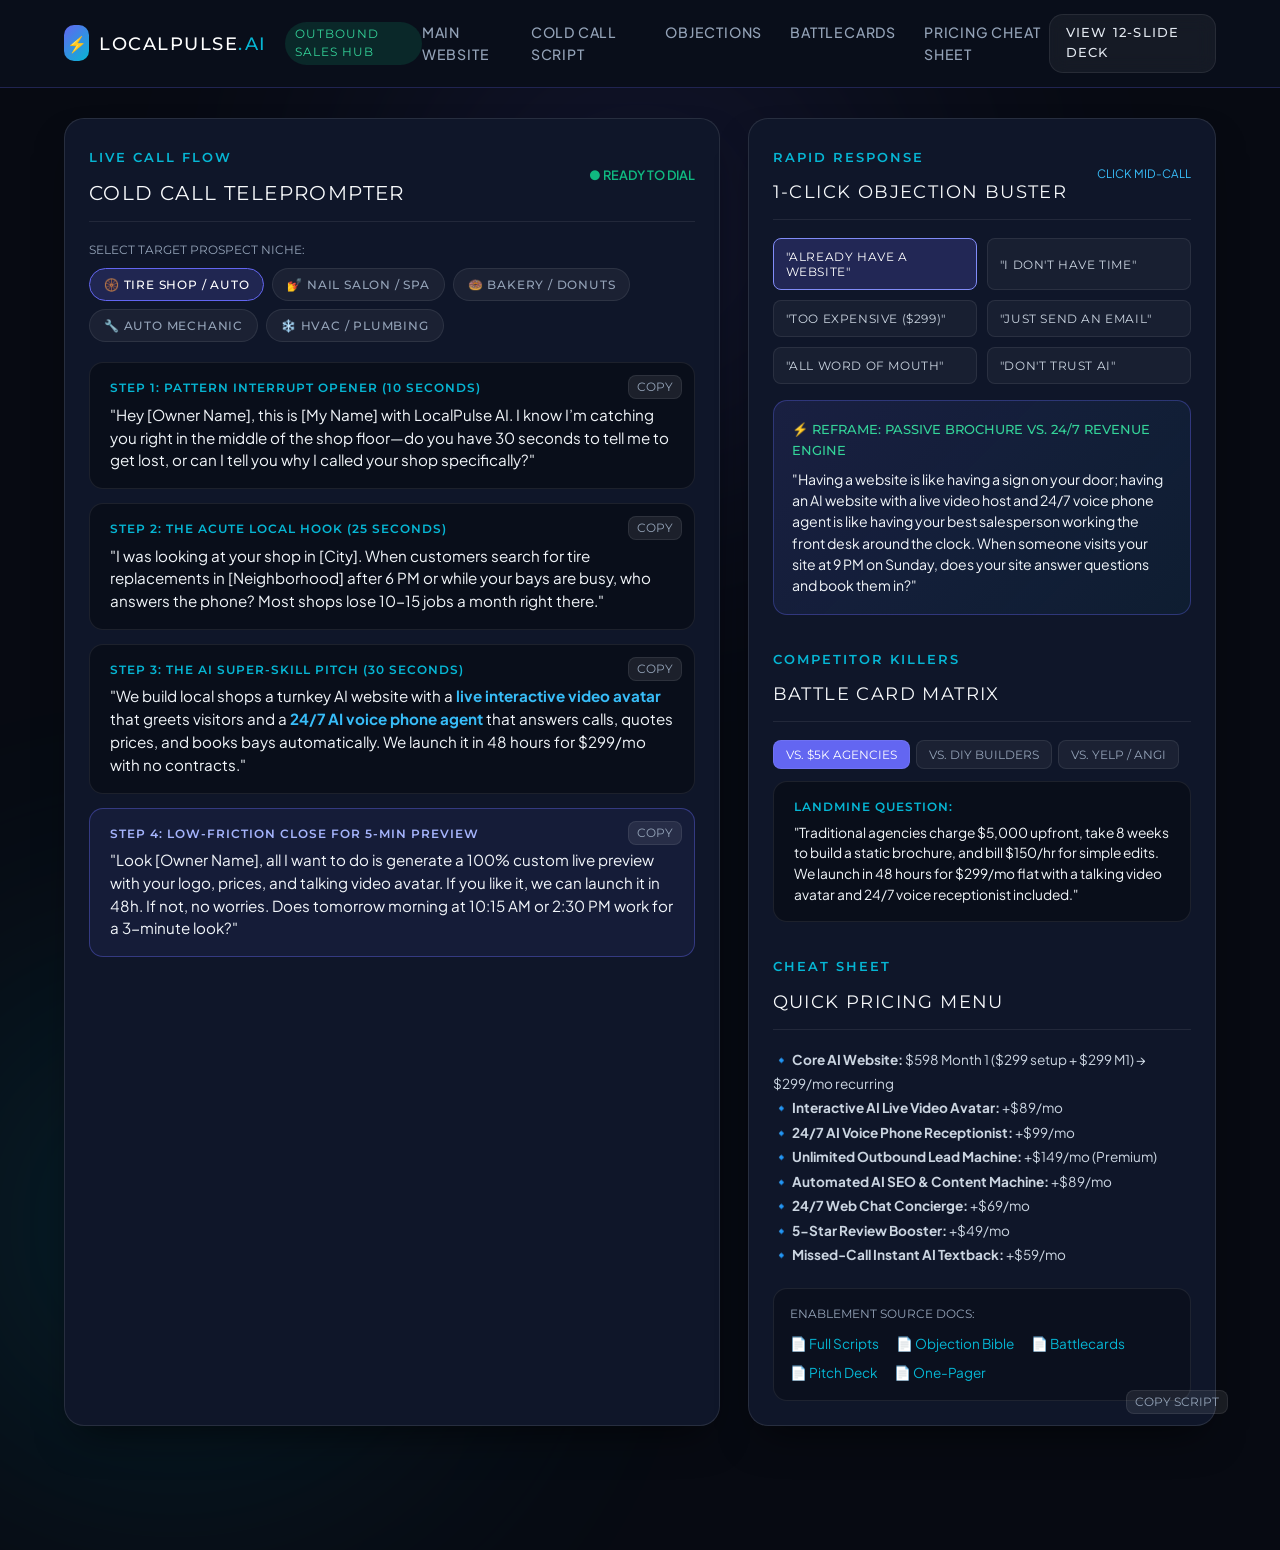
==== sales-portal.html @ 54b39a63 "Initial commit: LocalPulse AI platform, landing page, and sales enablement suite" ====
<!DOCTYPE html>
<html lang="en">
<head>
  <meta charset="UTF-8">
  <meta name="viewport" content="width=device-width, initial-scale=1.0">
  <title>LocalPulse AI — Outbound Sales Enablement Portal & Rep Teleprompter</title>
  <link rel="preconnect" href="https://fonts.googleapis.com">
  <link rel="preconnect" href="https://fonts.gstatic.com" crossorigin>
  <link href="https://fonts.googleapis.com/css2?family=Montserrat:wght@300;400;500;600;700&family=Plus+Jakarta+Sans:wght@300;400;500;600;700&display=swap" rel="stylesheet">
  <link rel="stylesheet" href="styles.css">
  <style>
    /* Dedicated Sales Portal Styles */
    .portal-nav {
      background: #090e1a;
      border-bottom: 1px solid rgba(99, 102, 241, 0.25);
      padding: 14px 0;
    }
    .portal-tag {
      background: rgba(16, 185, 129, 0.15);
      color: #34d399;
      padding: 3px 10px;
      border-radius: 9999px;
      font-size: 0.72rem;
      font-family: var(--font-headings);
      letter-spacing: 1px;
      margin-left: 8px;
    }
    .portal-grid {
      display: grid;
      grid-template-columns: 1.4fr 1fr;
      gap: 28px;
      margin-top: 30px;
      margin-bottom: 60px;
    }
    .teleprompter-card, .tools-card {
      background: #0f1629;
      border: 1px solid rgba(255, 255, 255, 0.1);
      border-radius: var(--radius-lg);
      padding: 24px;
      box-shadow: var(--shadow-lg);
    }
    .card-header-flex {
      display: flex;
      justify-content: space-between;
      align-items: center;
      margin-bottom: 18px;
      padding-bottom: 14px;
      border-bottom: 1px solid rgba(255, 255, 255, 0.08);
    }
    .niche-pills {
      display: flex;
      gap: 8px;
      flex-wrap: wrap;
      margin-bottom: 20px;
    }
    .niche-btn {
      padding: 8px 14px;
      background: rgba(255, 255, 255, 0.05);
      border: 1px solid var(--border-color);
      border-radius: var(--radius-full);
      color: var(--text-muted);
      font-family: var(--font-headings);
      font-size: 0.75rem;
      font-weight: 500;
      letter-spacing: 0.8px;
      cursor: pointer;
      transition: var(--transition-smooth);
    }
    .niche-btn.active, .niche-btn:hover {
      background: rgba(99, 102, 241, 0.2);
      border-color: var(--primary);
      color: #ffffff;
    }
    .script-step-box {
      background: rgba(0, 0, 0, 0.35);
      border: 1px solid rgba(255, 255, 255, 0.08);
      border-radius: var(--radius-md);
      padding: 16px 20px;
      margin-bottom: 14px;
      position: relative;
    }
    .step-tag {
      font-family: var(--font-headings);
      font-size: 0.72rem;
      color: var(--accent-cyan);
      font-weight: 600;
      letter-spacing: 1px;
      margin-bottom: 6px;
      display: block;
    }
    .script-text {
      font-size: 0.95rem;
      line-height: 1.5;
      color: #f1f5f9;
    }
    .script-text strong {
      color: #38bdf8;
    }
    .copy-btn {
      position: absolute;
      top: 12px;
      right: 12px;
      background: rgba(255, 255, 255, 0.08);
      border: 1px solid var(--border-color);
      border-radius: var(--radius-sm);
      color: var(--text-muted);
      font-size: 0.72rem;
      padding: 4px 8px;
      cursor: pointer;
      font-family: var(--font-headings);
    }
    .copy-btn:hover {
      background: var(--primary);
      color: #ffffff;
    }
    .obj-grid {
      display: grid;
      grid-template-columns: 1fr 1fr;
      gap: 10px;
      margin-bottom: 16px;
    }
    .obj-btn {
      padding: 10px 12px;
      background: rgba(255, 255, 255, 0.04);
      border: 1px solid var(--border-color);
      border-radius: var(--radius-sm);
      color: #cbd5e1;
      font-family: var(--font-headings);
      font-size: 0.76rem;
      letter-spacing: 0.6px;
      text-align: left;
      cursor: pointer;
      transition: var(--transition-smooth);
    }
    .obj-btn:hover, .obj-btn.active {
      background: rgba(99, 102, 241, 0.22);
      border-color: var(--primary-glow);
      color: #ffffff;
    }
    .obj-display-box {
      background: linear-gradient(135deg, rgba(99, 102, 241, 0.12) 0%, rgba(6, 182, 212, 0.05) 100%);
      border: 1px solid rgba(99, 102, 241, 0.35);
      border-radius: var(--radius-md);
      padding: 18px;
      min-height: 140px;
    }
    .obj-reframe {
      font-family: var(--font-headings);
      font-size: 0.82rem;
      color: #34d399;
      margin-bottom: 8px;
      font-weight: 500;
    }
    .battle-tabs {
      display: flex;
      gap: 6px;
      margin-bottom: 12px;
    }
    .battle-tab {
      padding: 6px 12px;
      background: rgba(255, 255, 255, 0.05);
      border: 1px solid var(--border-color);
      border-radius: var(--radius-sm);
      color: var(--text-muted);
      font-size: 0.75rem;
      font-family: var(--font-headings);
      cursor: pointer;
    }
    .battle-tab.active {
      background: var(--primary);
      color: #ffffff;
    }
    .quick-links-box {
      margin-top: 20px;
      padding: 16px;
      background: rgba(0, 0, 0, 0.25);
      border-radius: var(--radius-md);
      border: 1px solid var(--border-color);
    }
    .quick-links-box a {
      color: var(--accent-cyan);
      text-decoration: none;
      font-size: 0.85rem;
      margin-right: 14px;
      display: inline-block;
      margin-top: 6px;
    }
    .quick-links-box a:hover {
      text-decoration: underline;
    }
    @media (max-width: 900px) {
      .portal-grid {
        grid-template-columns: 1fr;
      }
    }
  </style>
</head>
<body>
  <!-- Atmospheric Glows -->
  <div class="bg-glow bg-glow-1"></div>
  <div class="bg-glow bg-glow-2"></div>

  <!-- Navigation -->
  <nav class="navbar portal-nav">
    <div class="container nav-container">
      <a href="index.html" class="brand-logo">
        <div class="logo-icon">⚡</div>
        <span class="brand-name">LOCALPULSE<span class="brand-highlight">.AI</span></span>
        <span class="portal-tag">OUTBOUND SALES HUB</span>
      </a>

      <div class="nav-links">
        <a href="index.html">Main Website</a>
        <a href="#teleprompter">Cold Call Script</a>
        <a href="#objections">Objections</a>
        <a href="#battlecards">Battlecards</a>
        <a href="#pricing-sheet">Pricing Cheat Sheet</a>
      </div>

      <div class="nav-cta">
        <a href="sales-enablement/04-pitch-deck.md" class="btn btn-secondary btn-sm" target="_blank">View 12-Slide Deck</a>
      </div>
    </div>
  </nav>

  <div class="container">
    <div class="portal-grid">
      
      <!-- LEFT COLUMN: Real-Time Cold Calling Teleprompter -->
      <div class="teleprompter-card" id="teleprompter">
        <div class="card-header-flex">
          <div>
            <span class="section-tag">LIVE CALL FLOW</span>
            <h3 style="font-size: 1.25rem;">COLD CALL TELEPROMPTER</h3>
          </div>
          <span style="font-size: 0.8rem; color: #10b981; font-weight: 600;">● READY TO DIAL</span>
        </div>

        <!-- Niche Selector -->
        <label style="font-size: 0.78rem; font-family: var(--font-headings); color: #94a3b8; display: block; margin-bottom: 8px;">SELECT TARGET PROSPECT NICHE:</label>
        <div class="niche-pills" id="niche-selector">
          <button class="niche-btn active" data-niche="tires">🛞 TIRE SHOP / AUTO</button>
          <button class="niche-btn" data-niche="salon">💅 NAIL SALON / SPA</button>
          <button class="niche-btn" data-niche="bakery">🍩 BAKERY / DONUTS</button>
          <button class="niche-btn" data-niche="mechanic">🔧 AUTO MECHANIC</button>
          <button class="niche-btn" data-niche="hvac">❄️ HVAC / PLUMBING</button>
        </div>

        <!-- Step 1: Opener -->
        <div class="script-step-box">
          <span class="step-tag">STEP 1: PATTERN INTERRUPT OPENER (10 SECONDS)</span>
          <button class="copy-btn" onclick="copyText('opener-text')">COPY</button>
          <p class="script-text" id="opener-text">
            "Hey [Owner Name], this is [My Name] with LocalPulse AI. I know I’m catching you right in the middle of the shop floor—do you have 30 seconds to tell me to get lost, or can I tell you why I called your shop specifically?"
          </p>
        </div>

        <!-- Step 2: Problem & Acute Hook -->
        <div class="script-step-box">
          <span class="step-tag">STEP 2: THE ACUTE LOCAL HOOK (25 SECONDS)</span>
          <button class="copy-btn" onclick="copyText('hook-text')">COPY</button>
          <p class="script-text" id="hook-text">
            "I was looking at your shop in [City]. When customers search for tire replacements in [Neighborhood] after 6 PM or while your bays are busy, who answers the phone? Most shops lose 10-15 jobs a month right there."
          </p>
        </div>

        <!-- Step 3: AI Super-Skill Solution -->
        <div class="script-step-box">
          <span class="step-tag">STEP 3: THE AI SUPER-SKILL PITCH (30 SECONDS)</span>
          <button class="copy-btn" onclick="copyText('pitch-text')">COPY</button>
          <p class="script-text" id="pitch-text">
            "We build local shops a turnkey AI website with a <strong>live interactive video avatar</strong> that greets visitors and a <strong>24/7 AI voice phone agent</strong> that answers calls, quotes prices, and books bays automatically. We launch it in 48 hours for $299/mo with no contracts."
          </p>
        </div>

        <!-- Step 4: 5-Minute Preview Close -->
        <div class="script-step-box" style="border-color: rgba(99, 102, 241, 0.4); background: rgba(99, 102, 241, 0.08);">
          <span class="step-tag" style="color: #a5b4fc;">STEP 4: LOW-FRICTION CLOSE FOR 5-MIN PREVIEW</span>
          <button class="copy-btn" onclick="copyText('close-text')">COPY</button>
          <p class="script-text" id="close-text">
            "Look [Owner Name], all I want to do is generate a 100% custom live preview with your logo, prices, and talking video avatar. If you like it, we can launch it in 48h. If not, no worries. Does tomorrow morning at 10:15 AM or 2:30 PM work for a 3-minute look?"
          </p>
        </div>
      </div>

      <!-- RIGHT COLUMN: Rapid Objection Handler & Battlecards -->
      <div class="tools-card">
        
        <!-- Objection Flash Matrix -->
        <div id="objections" style="margin-bottom: 30px;">
          <div class="card-header-flex">
            <div>
              <span class="section-tag">RAPID RESPONSE</span>
              <h3 style="font-size: 1.15rem;">1-CLICK OBJECTION BUSTER</h3>
            </div>
            <span style="font-size: 0.72rem; color: #38bdf8;">CLICK MID-CALL</span>
          </div>

          <div class="obj-grid">
            <button class="obj-btn active" data-obj="website">"ALREADY HAVE A WEBSITE"</button>
            <button class="obj-btn" data-obj="time">"I DON'T HAVE TIME"</button>
            <button class="obj-btn" data-obj="price">"TOO EXPENSIVE ($299)"</button>
            <button class="obj-btn" data-obj="email">"JUST SEND AN EMAIL"</button>
            <button class="obj-btn" data-obj="wom">"ALL WORD OF MOUTH"</button>
            <button class="obj-btn" data-obj="trust">"DON'T TRUST AI"</button>
          </div>

          <div class="obj-display-box" id="obj-display">
            <div class="obj-reframe" id="obj-reframe">⚡ REFRAME: PASSIVE BROCHURE VS. 24/7 REVENUE ENGINE</div>
            <p class="script-text" id="obj-script" style="font-size: 0.88rem;">
              "Having a website is like having a sign on your door; having an AI website with a live video host and 24/7 voice phone agent is like having your best salesperson working the front desk around the clock. When someone visits your site at 9 PM on Sunday, does your site answer questions and book them in?"
            </p>
            <button class="copy-btn" style="top:auto; bottom:12px; right:12px;" onclick="copyText('obj-script')">COPY SCRIPT</button>
          </div>
        </div>

        <!-- Competitor Battlecard Switcher -->
        <div id="battlecards" style="margin-bottom: 30px;">
          <div class="card-header-flex">
            <div>
              <span class="section-tag">COMPETITOR KILLERS</span>
              <h3 style="font-size: 1.15rem;">BATTLE CARD MATRIX</h3>
            </div>
          </div>

          <div class="battle-tabs">
            <button class="battle-tab active" data-bat="agency">VS. $5K AGENCIES</button>
            <button class="battle-tab" data-bat="diy">VS. DIY BUILDERS</button>
            <button class="battle-tab" data-bat="yelp">VS. YELP / ANGI</button>
          </div>

          <div class="script-step-box" id="battle-display" style="min-height: 120px;">
            <span class="step-tag" id="bat-tag">LANDMINE QUESTION:</span>
            <p class="script-text" id="bat-text" style="font-size: 0.86rem;">
              "Traditional agencies charge $5,000 upfront, take 8 weeks to build a static brochure, and bill $150/hr for simple edits. We launch in 48 hours for $299/mo flat with a talking video avatar and 24/7 voice receptionist included."
            </p>
          </div>
        </div>

        <!-- Pricing Cheat Sheet -->
        <div id="pricing-sheet">
          <div class="card-header-flex">
            <div>
              <span class="section-tag">CHEAT SHEET</span>
              <h3 style="font-size: 1.15rem;">QUICK PRICING MENU</h3>
            </div>
          </div>

          <div style="font-size: 0.85rem; color: #cbd5e1; line-height: 1.8;">
            <div>🔹 <strong>Core AI Website:</strong> $598 Month 1 ($299 setup + $299 M1) → $299/mo recurring</div>
            <div>🔹 <strong>Interactive AI Live Video Avatar:</strong> +$89/mo</div>
            <div>🔹 <strong>24/7 AI Voice Phone Receptionist:</strong> +$99/mo</div>
            <div>🔹 <strong>Unlimited Outbound Lead Machine:</strong> +$149/mo (Premium)</div>
            <div>🔹 <strong>Automated AI SEO & Content Machine:</strong> +$89/mo</div>
            <div>🔹 <strong>24/7 Web Chat Concierge:</strong> +$69/mo</div>
            <div>🔹 <strong>5-Star Review Booster:</strong> +$49/mo</div>
            <div>🔹 <strong>Missed-Call Instant AI Textback:</strong> +$59/mo</div>
          </div>
        </div>

        <!-- Direct Document Links -->
        <div class="quick-links-box">
          <span style="font-family: var(--font-headings); font-size: 0.72rem; color: var(--text-muted); display: block; margin-bottom: 4px;">ENABLEMENT SOURCE DOCS:</span>
          <a href="sales-enablement/01-cold-call-script-and-talk-tracks.md" target="_blank">📄 Full Scripts</a>
          <a href="sales-enablement/02-objection-handling-bible.md" target="_blank">📄 Objection Bible</a>
          <a href="sales-enablement/03-competitor-battlecards.md" target="_blank">📄 Battlecards</a>
          <a href="sales-enablement/04-pitch-deck.md" target="_blank">📄 Pitch Deck</a>
          <a href="sales-enablement/05-one-pager-leave-behind.md" target="_blank">📄 One-Pager</a>
        </div>

      </div>

    </div>
  </div>

  <script>
    // Niche Script Data
    const nicheScripts = {
      tires: {
        hook: "I was looking at your shop in [City]. When customers search for tire replacements in [Neighborhood] after 6 PM or while your bays are busy, who answers the phone? Most shops lose 10-15 tire jobs a month right there.",
        pitch: "We build local tire shops a turnkey AI website with a live interactive video avatar that greets visitors and a 24/7 AI voice phone agent that answers calls, quotes tire sizes, and books bays automatically. We launch it in 48 hours for $299/mo with no contracts.",
        close: "All I want to do is generate a 100% custom live preview with your logo, tire inventory lookups, and talking video avatar. Does tomorrow at 10:15 AM or 2:30 PM work for a quick 3-minute look?"
      },
      salon: {
        hook: "How many times a day are your nail techs in the middle of a full set or pedicure and cannot pick up the phone to book an appointment? Clients hang up and call the salon down the street.",
        pitch: "We build luxury AI salon websites with an interactive live video concierge and 24/7 voice booking that lets clients book chairs, view nail art, and get SMS reminders automatically. No upfront agency fees—just $299/mo.",
        close: "Can I text you a 2-minute video preview with your salon's actual name and talking video stylist tomorrow at 11 AM?"
      },
      bakery: {
        hook: "Love what you guys are doing with your fresh baked goods! Quick question: are you currently capturing corporate breakfast and office catering orders on autopilot from local businesses?",
        pitch: "We install an AI website that lets local offices order 5-10 dozen custom boxes online, plus an outbound lead machine that pulls contact info for every corporate office within 10 miles. It's $299/mo, live in 48 hours.",
        close: "Can I send you a quick preview of how corporate offices in [City] would order catering directly through your AI website?"
      },
      mechanic: {
        hook: "How much time do you lose each day wiping grease off your hands just to answer the phone and give price estimates to tire-kickers? Every minute on the phone is a minute not turning wrenches.",
        pitch: "We give mechanics a 24/7 AI Voice Phone Agent and interactive video website that diagnoses symptoms, gives price ranges, and books repair appointments directly into your calendar without you touching the phone. It's $299/month, no contract.",
        close: "Are you open to seeing a 60-second walkthrough with your shop's services tomorrow at 10:30 AM?"
      },
      hvac: {
        hook: "When an AC breaks on a Sunday afternoon in 90-degree heat, homeowners call 3 companies. Whoever answers first and confirms a technician dispatch wins the $1,500 job.",
        pitch: "Our 24/7 AI Voice Dispatch Agent answers incoming emergency calls in under 2 seconds, qualifies the system issue, and books the technician visit into your scheduling software automatically. Turnkey in 48 hours for $299/mo.",
        close: "Can I show you how our AI dispatch handles an inbound emergency call in real-time tomorrow at 9:00 AM?"
      }
    };

    // Objection Data
    const objections = {
      website: {
        reframe: "⚡ REFRAME: PASSIVE BROCHURE VS. 24/7 REVENUE ENGINE",
        script: "Having a website is like having a sign on your door; having an AI website with a live video host and 24/7 voice phone agent is like having your best salesperson working the front desk around the clock. When someone visits your site at 9 PM on Sunday, does your site answer questions and book them in?"
      },
      time: {
        reframe: "⚡ REFRAME: ZERO TIME REQUIRED (100% DONE-FOR-YOU)",
        script: "That is exactly why busy shop owners choose us. It is 100% Done-For-You. You do not touch code, design pages, or configure AI. We do everything and hand you a live working preview in 48 hours."
      },
      price: {
        reframe: "⚡ REFRAME: 1 SAVED CUSTOMER PAYS FOR THE MONTH",
        script: "At an average customer ticket size of $200–$400, capturing just one single customer a month that would have called your competitor pays for the entire system. Everything after that is pure profit."
      },
      email: {
        reframe: "⚡ REFRAME: 30-SECOND MOBILE VIDEO INSTEAD OF SPAM",
        script: "I would love to, but our clients tell us an email just looks like generic marketing fluff. I actually want to text a 30-second screen recording of your shop's actual name with a live talking AI video avatar. What is your cell number?"
      },
      wom: {
        reframe: "⚡ REFRAME: WORD OF MOUTH PROSPECTS GOOGLE YOU FIRST",
        script: "Word of mouth is fantastic! But when a friend recommends your shop, the very first thing that person does is Google your name on their phone. If your site looks dated or has no instant booking, 30% of those referrals go elsewhere."
      },
      trust: {
        reframe: "⚡ REFRAME: STRICTLY GUARDRAILED & PRE-PROGRAMMED",
        script: "We do not let AI make things up. It is strictly programmed on your exact price sheet, warranty policies, and hours. If someone asks an unusual question, it instantly texts your cell phone."
      }
    };

    // Battlecard Data
    const battlecards = {
      agency: {
        tag: "VS. $5,000 TRADITIONAL AGENCIES:",
        text: "Traditional agencies charge $5,000 upfront, take 8 weeks to build a static brochure, lock you into 12-month contracts, and bill $150/hr for simple edits. We launch in 48 hours for $299/mo flat with a talking video avatar and 24/7 voice receptionist included."
      },
      diy: {
        tag: "VS. DIY BUILDERS (WIX / SQUARESPACE):",
        text: "DIY builders steal 40+ hours of the owner's weekend, look amateur, and lack automated phone answering, live video avatars, and outbound lead generation. For $299/mo, we deliver an enterprise-grade automated machine."
      },
      yelp: {
        tag: "VS. YELP / THUMBTACK / ANGI:",
        text: "On Yelp and Angi, you pay $50+ per lead that gets shared with 4 other local competitors in a race to the bottom. With LocalPulse AI, you own an automated digital asset that generates exclusive 1-on-1 customers directly for your shop."
      }
    };

    // Niche Switching
    document.querySelectorAll('.niche-btn').forEach(btn => {
      btn.addEventListener('click', () => {
        document.querySelectorAll('.niche-btn').forEach(b => b.classList.remove('active'));
        btn.classList.add('active');
        const niche = btn.getAttribute('data-niche');
        const data = nicheScripts[niche];
        if (data) {
          document.getElementById('hook-text').innerHTML = data.hook;
          document.getElementById('pitch-text').innerHTML = data.pitch;
          document.getElementById('close-text').innerHTML = data.close;
        }
      });
    });

    // Objection Switching
    document.querySelectorAll('.obj-btn').forEach(btn => {
      btn.addEventListener('click', () => {
        document.querySelectorAll('.obj-btn').forEach(b => b.classList.remove('active'));
        btn.classList.add('active');
        const obj = btn.getAttribute('data-obj');
        const data = objections[obj];
        if (data) {
          document.getElementById('obj-reframe').textContent = data.reframe;
          document.getElementById('obj-script').textContent = data.script;
        }
      });
    });

    // Battlecard Switching
    document.querySelectorAll('.battle-tab').forEach(btn => {
      btn.addEventListener('click', () => {
        document.querySelectorAll('.battle-tab').forEach(b => b.classList.remove('active'));
        btn.classList.add('active');
        const bat = btn.getAttribute('data-bat');
        const data = battlecards[bat];
        if (data) {
          document.getElementById('bat-tag').textContent = data.tag;
          document.getElementById('bat-text').textContent = data.text;
        }
      });
    });

    // Copy to Clipboard
    function copyText(elementId) {
      const text = document.getElementById(elementId).innerText;
      navigator.clipboard.writeText(text).then(() => {
        alert('Copied to clipboard!');
      });
    }
  </script>
</body>
</html>
---- styles.css ----
/* --------------------------------------------------
   LocalPulse AI — Premium Modern Design System (CSS)
   Typography: Montserrat Light/Regular (All Caps Headings) + Plus Jakarta Sans (Body)
   -------------------------------------------------- */

:root {
  --bg-dark: #070a12;
  --bg-card: rgba(15, 21, 35, 0.72);
  --bg-card-hover: rgba(24, 33, 54, 0.88);
  --border-color: rgba(255, 255, 255, 0.08);
  --border-glow: rgba(99, 102, 241, 0.4);

  --primary: #6366f1;
  --primary-glow: #818cf8;
  --accent-cyan: #06b6d4;
  --accent-emerald: #10b981;
  --accent-amber: #f59e0b;
  --accent-rose: #f43f5e;

  --text-main: #f8fafc;
  --text-muted: #94a3b8;
  --text-dim: #64748b;

  --font-headings: 'Montserrat', sans-serif;
  --font-body: 'Plus Jakarta Sans', -apple-system, BlinkMacSystemFont, sans-serif;

  --radius-sm: 8px;
  --radius-md: 14px;
  --radius-lg: 20px;
  --radius-xl: 28px;
  --radius-full: 9999px;

  --shadow-sm: 0 4px 12px rgba(0, 0, 0, 0.3);
  --shadow-lg: 0 20px 40px -15px rgba(0, 0, 0, 0.6);
  --shadow-glow: 0 0 40px rgba(99, 102, 241, 0.25);
  --transition-smooth: all 0.25s cubic-bezier(0.16, 1, 0.3, 1);
}

* {
  margin: 0;
  padding: 0;
  box-sizing: border-box;
}

html {
  scroll-behavior: smooth;
  font-family: var(--font-body);
  background-color: var(--bg-dark);
  color: var(--text-main);
  line-height: 1.6;
}

body {
  overflow-x: hidden;
  position: relative;
  min-height: 100vh;
}

/* Background Atmospheric Glows */
.bg-glow {
  position: absolute;
  width: 650px;
  height: 650px;
  border-radius: 50%;
  filter: blur(140px);
  pointer-events: none;
  z-index: 0;
  opacity: 0.26;
}

.bg-glow-1 {
  top: -100px;
  left: 50%;
  transform: translateX(-50%);
  background: radial-gradient(circle, #6366f1 0%, rgba(99,102,241,0) 70%);
}

.bg-glow-2 {
  top: 900px;
  left: -150px;
  background: radial-gradient(circle, #06b6d4 0%, rgba(6,182,212,0) 70%);
}

.bg-glow-3 {
  top: 2200px;
  right: -150px;
  background: radial-gradient(circle, #8b5cf6 0%, rgba(139,92,246,0) 70%);
}

.container {
  width: 100%;
  max-width: 1200px;
  margin: 0 auto;
  padding: 0 24px;
  position: relative;
  z-index: 1;
}

/* Typography: Montserrat Light / Regular in ALL CAPS for Headings */
h1, h2, h3, h4, .brand-name, .section-tag, .badge-pill, .btn, .addon-name, .proof-val {
  font-family: var(--font-headings);
  text-transform: uppercase;
}

h1 {
  font-weight: 300;
  letter-spacing: 2px;
  line-height: 1.25;
}

h2 {
  font-weight: 300;
  letter-spacing: 1.8px;
  line-height: 1.3;
}

h3 {
  font-weight: 400;
  letter-spacing: 1.4px;
  line-height: 1.35;
}

h4 {
  font-weight: 400;
  letter-spacing: 1.2px;
  line-height: 1.4;
}

.gradient-text {
  font-weight: 400;
  background: linear-gradient(135deg, #ffffff 0%, #c7d2fe 50%, #38bdf8 100%);
  -webkit-background-clip: text;
  -webkit-text-fill-color: transparent;
}

.badge-pill {
  display: inline-flex;
  align-items: center;
  gap: 8px;
  padding: 6px 16px;
  border-radius: var(--radius-full);
  background: rgba(99, 102, 241, 0.12);
  border: 1px solid rgba(99, 102, 241, 0.3);
  font-size: 0.8rem;
  font-weight: 500;
  letter-spacing: 1.2px;
  color: #c7d2fe;
}

.badge-dot {
  width: 8px;
  height: 8px;
  border-radius: 50%;
  background-color: var(--accent-emerald);
  box-shadow: 0 0 10px var(--accent-emerald);
}

/* Buttons */
.btn {
  display: inline-flex;
  align-items: center;
  justify-content: center;
  gap: 10px;
  font-weight: 500;
  letter-spacing: 1.2px;
  border-radius: var(--radius-md);
  text-decoration: none;
  cursor: pointer;
  border: 1px solid transparent;
  transition: var(--transition-smooth);
}

.btn-primary {
  background: linear-gradient(135deg, #6366f1 0%, #4f46e5 100%);
  color: #ffffff;
  box-shadow: 0 4px 20px rgba(99, 102, 241, 0.35);
}

.btn-primary:hover {
  transform: translateY(-2px);
  box-shadow: 0 8px 25px rgba(99, 102, 241, 0.5);
  background: linear-gradient(135deg, #7174f7 0%, #5b54ea 100%);
}

.btn-secondary {
  background: rgba(255, 255, 255, 0.05);
  border-color: var(--border-color);
  color: #e2e8f0;
  backdrop-filter: blur(10px);
}

.btn-secondary:hover {
  background: rgba(255, 255, 255, 0.1);
  border-color: rgba(255, 255, 255, 0.2);
  color: #ffffff;
}

.btn-sm {
  padding: 8px 16px;
  font-size: 0.8rem;
}

.btn-lg {
  padding: 14px 28px;
  font-size: 0.95rem;
}

.btn-block {
  width: 100%;
}

.pulse-glow {
  animation: pulse-border 2.5s infinite;
}

@keyframes pulse-border {
  0% { box-shadow: 0 0 0 0 rgba(99, 102, 241, 0.4); }
  70% { box-shadow: 0 0 0 14px rgba(99, 102, 241, 0); }
  100% { box-shadow: 0 0 0 0 rgba(99, 102, 241, 0); }
}

/* Navbar */
.navbar {
  position: sticky;
  top: 0;
  width: 100%;
  background: rgba(7, 10, 18, 0.82);
  backdrop-filter: blur(16px);
  border-bottom: 1px solid var(--border-color);
  z-index: 100;
  padding: 16px 0;
}

.nav-container {
  display: flex;
  align-items: center;
  justify-content: space-between;
}

.brand-logo {
  display: flex;
  align-items: center;
  gap: 10px;
  text-decoration: none;
  color: #ffffff;
}

.logo-icon {
  width: 36px;
  height: 36px;
  background: linear-gradient(135deg, #6366f1, #06b6d4);
  border-radius: 10px;
  display: flex;
  align-items: center;
  justify-content: center;
  color: white;
}

.brand-name {
  font-size: 1.15rem;
  font-weight: 500;
  letter-spacing: 1.5px;
}

.brand-highlight {
  color: var(--accent-cyan);
}

.nav-links {
  display: flex;
  gap: 28px;
}

.nav-links a {
  color: var(--text-muted);
  text-decoration: none;
  font-size: 0.88rem;
  font-weight: 500;
  letter-spacing: 0.8px;
  text-transform: uppercase;
  transition: var(--transition-smooth);
}

.nav-links a:hover {
  color: #ffffff;
}

.nav-cta {
  display: flex;
  align-items: center;
  gap: 12px;
}

/* Hero Section */
.hero-section {
  padding: 80px 0 60px;
  text-align: center;
}

.hero-content {
  display: flex;
  flex-direction: column;
  align-items: center;
}

.hero-badge {
  margin-bottom: 24px;
}

.hero-title {
  font-size: clamp(2.3rem, 4.5vw, 3.8rem);
  margin-bottom: 20px;
}

.hero-subtitle {
  font-size: 1.15rem;
  font-weight: 400;
  color: var(--text-muted);
  max-width: 760px;
  margin-bottom: 36px;
  line-height: 1.7;
}

.hero-actions {
  display: flex;
  gap: 16px;
  margin-bottom: 56px;
  flex-wrap: wrap;
  justify-content: center;
}

.hero-proof {
  display: flex;
  align-items: center;
  justify-content: center;
  gap: 28px;
  background: var(--bg-card);
  border: 1px solid var(--border-color);
  padding: 18px 36px;
  border-radius: var(--radius-xl);
  backdrop-filter: blur(12px);
  flex-wrap: wrap;
}

.proof-item {
  display: flex;
  flex-direction: column;
  align-items: center;
}

.proof-val {
  font-size: 1.05rem;
  font-weight: 500;
  letter-spacing: 1px;
  color: #ffffff;
}

.proof-lbl {
  font-size: 0.78rem;
  color: var(--text-muted);
}

.proof-divider {
  width: 1px;
  height: 30px;
  background-color: var(--border-color);
}

/* Section Shared Styles */
.section {
  padding: 90px 0;
}

.section-header {
  text-align: center;
  max-width: 720px;
  margin: 0 auto 50px;
}

.section-tag {
  display: inline-block;
  font-size: 0.8rem;
  font-weight: 600;
  letter-spacing: 2px;
  color: var(--accent-cyan);
  margin-bottom: 12px;
}

.section-title {
  font-size: clamp(1.8rem, 3.2vw, 2.5rem);
  margin-bottom: 16px;
}

.section-desc {
  font-size: 1.05rem;
  color: var(--text-muted);
}

/* Industry Showcase */
.industry-tabs {
  display: flex;
  justify-content: center;
  gap: 10px;
  flex-wrap: wrap;
  margin-bottom: 36px;
}

.ind-tab {
  display: flex;
  align-items: center;
  gap: 8px;
  padding: 10px 18px;
  background: var(--bg-card);
  border: 1px solid var(--border-color);
  color: var(--text-muted);
  border-radius: var(--radius-full);
  font-family: var(--font-headings);
  font-size: 0.82rem;
  font-weight: 500;
  letter-spacing: 1px;
  text-transform: uppercase;
  cursor: pointer;
  transition: var(--transition-smooth);
}

.ind-tab:hover {
  background: rgba(255, 255, 255, 0.1);
  color: #ffffff;
}

.ind-tab.active {
  background: rgba(99, 102, 241, 0.18);
  border-color: var(--primary);
  color: #ffffff;
  box-shadow: 0 0 20px rgba(99, 102, 241, 0.3);
}

/* Mockup Display Box */
.mockup-display {
  background: #0d121f;
  border: 1px solid rgba(255, 255, 255, 0.12);
  border-radius: var(--radius-xl);
  overflow: hidden;
  box-shadow: var(--shadow-lg), var(--shadow-glow);
}

.mockup-header {
  background: #131929;
  padding: 12px 20px;
  display: flex;
  align-items: center;
  justify-content: space-between;
  border-bottom: 1px solid var(--border-color);
}

.mockup-dots {
  display: flex;
  gap: 6px;
}

.dot {
  width: 10px;
  height: 10px;
  border-radius: 50%;
}
.dot-red { background-color: #ef4444; }
.dot-yellow { background-color: #f59e0b; }
.dot-green { background-color: #10b981; }

.mockup-url {
  background: rgba(0, 0, 0, 0.4);
  padding: 4px 18px;
  border-radius: var(--radius-full);
  font-size: 0.82rem;
  color: var(--text-muted);
  font-family: monospace;
}

.mockup-status {
  display: flex;
  align-items: center;
  gap: 6px;
  font-family: var(--font-headings);
  font-size: 0.75rem;
  font-weight: 500;
  letter-spacing: 1px;
  color: var(--accent-emerald);
}

.status-live {
  width: 7px;
  height: 7px;
  background-color: var(--accent-emerald);
  border-radius: 50%;
  box-shadow: 0 0 8px var(--accent-emerald);
}

.mockup-body {
  display: grid;
  grid-template-columns: 1.2fr 1fr;
  gap: 30px;
  padding: 40px;
  align-items: center;
}

.mockup-hero-preview {
  display: flex;
  flex-direction: column;
  gap: 16px;
}

.preview-badge {
  display: inline-block;
  align-self: flex-start;
  background: rgba(6, 182, 212, 0.15);
  color: #38bdf8;
  font-size: 0.8rem;
  font-weight: 600;
  padding: 4px 12px;
  border-radius: var(--radius-sm);
  border: 1px solid rgba(6, 182, 212, 0.3);
}

.preview-title {
  font-size: 1.6rem;
  line-height: 1.3;
}

.preview-text {
  color: var(--text-muted);
  font-size: 0.95rem;
}

.preview-ctas {
  display: flex;
  gap: 12px;
  margin-top: 4px;
  flex-wrap: wrap;
}

/* Avatar Card inside Mockup */
.avatar-interactive-card {
  display: flex;
  align-items: center;
  gap: 14px;
  background: rgba(99, 102, 241, 0.1);
  border: 1px solid rgba(99, 102, 241, 0.3);
  padding: 12px 16px;
  border-radius: var(--radius-md);
  margin-top: 10px;
}

.avatar-video-circle {
  width: 52px;
  height: 52px;
  border-radius: 50%;
  background: linear-gradient(135deg, #6366f1, #06b6d4);
  position: relative;
  display: flex;
  align-items: center;
  justify-content: center;
  flex-shrink: 0;
}

.avatar-live-pulse {
  position: absolute;
  top: -2px;
  right: -2px;
  width: 12px;
  height: 12px;
  border-radius: 50%;
  background: #ef4444;
  border: 2px solid #0d121f;
  box-shadow: 0 0 8px #ef4444;
}

.avatar-graphic {
  font-size: 24px;
}

.avatar-text-box {
  display: flex;
  flex-direction: column;
  gap: 4px;
}

.avatar-badge-tag {
  font-family: var(--font-headings);
  font-size: 0.72rem;
  font-weight: 600;
  color: #f43f5e;
  letter-spacing: 1px;
}

.avatar-dialogue {
  font-size: 0.84rem;
  color: #e2e8f0;
  font-style: italic;
}

/* AI Widget Preview */
.ai-widget-preview {
  background: #141c2e;
  border: 1px solid var(--border-color);
  border-radius: var(--radius-lg);
  padding: 18px;
  box-shadow: var(--shadow-sm);
}

.widget-header {
  display: flex;
  align-items: center;
  gap: 10px;
  padding-bottom: 12px;
  border-bottom: 1px solid var(--border-color);
  margin-bottom: 14px;
}

.widget-avatar {
  width: 32px;
  height: 32px;
  background: linear-gradient(135deg, #6366f1, #06b6d4);
  border-radius: 50%;
  display: flex;
  align-items: center;
  justify-content: center;
  font-size: 16px;
}

.widget-info {
  display: flex;
  flex-direction: column;
}

.widget-name {
  font-family: var(--font-headings);
  font-size: 0.85rem;
  font-weight: 500;
  letter-spacing: 0.8px;
  color: #ffffff;
}

.widget-sub {
  font-size: 0.72rem;
  color: var(--accent-emerald);
}

.widget-messages {
  display: flex;
  flex-direction: column;
  gap: 10px;
  margin-bottom: 14px;
}

.msg {
  padding: 10px 14px;
  border-radius: 12px;
  font-size: 0.85rem;
  line-height: 1.4;
  max-width: 88%;
}

.msg-ai {
  background: rgba(255, 255, 255, 0.07);
  color: #f1f5f9;
  align-self: flex-start;
  border-bottom-left-radius: 2px;
}

.msg-user {
  background: #6366f1;
  color: #ffffff;
  align-self: flex-end;
  border-bottom-right-radius: 2px;
}

.widget-input-sim {
  display: flex;
  gap: 8px;
}

.widget-input-sim input {
  flex: 1;
  background: rgba(0, 0, 0, 0.3);
  border: 1px solid var(--border-color);
  border-radius: var(--radius-sm);
  padding: 8px 12px;
  color: var(--text-muted);
  font-size: 0.8rem;
}

.widget-send-btn {
  background: #6366f1;
  color: white;
  border: none;
  border-radius: var(--radius-sm);
  padding: 0 12px;
  cursor: pointer;
}

.mockup-features-strip {
  background: #111728;
  border-top: 1px solid var(--border-color);
  padding: 16px 30px;
  display: grid;
  grid-template-columns: repeat(4, 1fr);
  gap: 16px;
}

.strip-item {
  display: flex;
  align-items: center;
  gap: 8px;
}

.strip-icon {
  font-size: 1.1rem;
}

.strip-txt {
  font-size: 0.85rem;
  font-weight: 500;
  color: #cbd5e1;
}

/* Features Grid */
.features-grid {
  display: grid;
  grid-template-columns: repeat(auto-fit, minmax(340px, 1fr));
  gap: 24px;
}

.feature-card {
  background: var(--bg-card);
  border: 1px solid var(--border-color);
  border-radius: var(--radius-lg);
  padding: 30px;
  transition: var(--transition-smooth);
  position: relative;
  display: flex;
  flex-direction: column;
}

.highlight-card {
  border-color: rgba(99, 102, 241, 0.3);
  background: linear-gradient(180deg, rgba(99, 102, 241, 0.08) 0%, rgba(15, 21, 35, 0.75) 100%);
}

.feature-card:hover {
  background: var(--bg-card-hover);
  border-color: var(--border-glow);
  transform: translateY(-4px);
  box-shadow: 0 15px 30px rgba(0, 0, 0, 0.4);
}

.feature-icon-box {
  width: 48px;
  height: 48px;
  border-radius: 12px;
  background: rgba(99, 102, 241, 0.12);
  border: 1px solid rgba(99, 102, 241, 0.25);
  display: flex;
  align-items: center;
  justify-content: center;
  color: var(--primary-glow);
  margin-bottom: 18px;
}

.feature-badge {
  position: absolute;
  top: 24px;
  right: 24px;
  background: rgba(16, 185, 129, 0.15);
  color: var(--accent-emerald);
  border: 1px solid rgba(16, 185, 129, 0.3);
  font-family: var(--font-headings);
  font-size: 0.72rem;
  font-weight: 500;
  letter-spacing: 0.8px;
  padding: 4px 10px;
  border-radius: var(--radius-full);
}

.premium-badge {
  background: rgba(245, 158, 11, 0.15);
  color: var(--accent-amber);
  border-color: rgba(245, 158, 11, 0.35);
}

.feature-name {
  font-size: 1.15rem;
  margin-bottom: 12px;
}

.feature-desc {
  color: var(--text-muted);
  font-size: 0.92rem;
  margin-bottom: 20px;
  flex-grow: 1;
}

.feature-bullets {
  list-style: none;
  display: flex;
  flex-direction: column;
  gap: 8px;
}

.feature-bullets li {
  font-size: 0.85rem;
  color: #cbd5e1;
  display: flex;
  align-items: center;
  gap: 8px;
}

.feature-bullets li::before {
  content: "✓";
  color: var(--accent-cyan);
  font-weight: bold;
}

/* Calculator Section */
.calc-wrapper {
  display: grid;
  grid-template-columns: 1.3fr 1fr;
  gap: 32px;
  align-items: start;
}

.base-plan-card {
  background: linear-gradient(135deg, rgba(99, 102, 241, 0.15) 0%, rgba(6, 182, 212, 0.08) 100%);
  border: 1px solid rgba(99, 102, 241, 0.4);
  border-radius: var(--radius-lg);
  padding: 24px;
  margin-bottom: 28px;
}

.base-header {
  display: flex;
  justify-content: space-between;
  align-items: center;
  margin-bottom: 12px;
}

.base-badge {
  background: var(--primary);
  color: white;
  font-size: 0.72rem;
  font-weight: 600;
  letter-spacing: 1px;
  padding: 4px 10px;
  border-radius: var(--radius-full);
}

.base-pricing {
  display: flex;
  align-items: baseline;
  gap: 4px;
}

.price-amount {
  font-family: var(--font-headings);
  font-size: 1.7rem;
  font-weight: 500;
  color: #ffffff;
}

.price-cycle {
  color: var(--text-muted);
  font-size: 0.9rem;
}

.base-title {
  font-size: 1.15rem;
  margin-bottom: 8px;
}

.base-desc {
  color: #cbd5e1;
  font-size: 0.92rem;
  margin-bottom: 14px;
}

.base-note {
  font-size: 0.82rem;
  color: #c7d2fe;
  background: rgba(0, 0, 0, 0.25);
  padding: 8px 12px;
  border-radius: var(--radius-sm);
}

.addons-heading {
  font-size: 1.05rem;
  margin-bottom: 16px;
  color: #ffffff;
}

.addon-list {
  display: flex;
  flex-direction: column;
  gap: 12px;
}

.addon-item {
  display: flex;
  align-items: flex-start;
  gap: 14px;
  background: var(--bg-card);
  border: 1px solid var(--border-color);
  padding: 16px;
  border-radius: var(--radius-md);
  cursor: pointer;
  transition: var(--transition-smooth);
}

.highlight-addon {
  border-color: rgba(99, 102, 241, 0.25);
}

.addon-item:hover {
  background: var(--bg-card-hover);
  border-color: rgba(99, 102, 241, 0.4);
}

.addon-checkbox {
  width: 20px;
  height: 20px;
  margin-top: 3px;
  accent-color: var(--primary);
  cursor: pointer;
}

.addon-info {
  flex: 1;
}

.addon-top {
  display: flex;
  justify-content: space-between;
  align-items: center;
  margin-bottom: 4px;
}

.addon-name {
  font-size: 0.88rem;
  font-weight: 500;
  letter-spacing: 0.8px;
  color: #ffffff;
}

.addon-cost {
  color: var(--accent-emerald);
  font-family: var(--font-headings);
  font-weight: 500;
  font-size: 0.85rem;
}

.addon-sub {
  color: var(--text-muted);
  font-size: 0.84rem;
}

/* Calculator Summary Card */
.calc-summary-card {
  background: #0f1526;
  border: 1px solid rgba(255, 255, 255, 0.12);
  border-radius: var(--radius-xl);
  padding: 32px;
  position: sticky;
  top: 100px;
  box-shadow: var(--shadow-lg);
}

.summary-top {
  text-align: center;
  padding-bottom: 20px;
  border-bottom: 1px solid var(--border-color);
  margin-bottom: 20px;
}

.summary-label {
  font-size: 0.8rem;
  color: var(--text-muted);
  font-weight: 500;
  letter-spacing: 1.5px;
}

.summary-monthly {
  display: flex;
  align-items: baseline;
  justify-content: center;
  gap: 4px;
  margin: 10px 0;
}

.summary-currency {
  font-size: 1.8rem;
  font-weight: 400;
  color: #ffffff;
}

.summary-val {
  font-family: var(--font-headings);
  font-size: 3rem;
  font-weight: 400;
  color: #ffffff;
  line-height: 1;
}

.summary-period {
  font-size: 1.1rem;
  color: var(--text-muted);
}

.summary-m1 {
  font-size: 0.85rem;
  color: #c7d2fe;
  background: rgba(99, 102, 241, 0.15);
  padding: 6px 12px;
  border-radius: var(--radius-full);
  display: inline-block;
}

.summary-breakdown {
  display: flex;
  flex-direction: column;
  gap: 8px;
  margin-bottom: 20px;
}

.breakdown-row {
  display: flex;
  justify-content: space-between;
  font-size: 0.86rem;
  color: var(--text-muted);
  padding: 4px 0;
}

.breakdown-row strong {
  color: #ffffff;
}

.roi-estimate-box {
  background: rgba(16, 185, 129, 0.08);
  border: 1px solid rgba(16, 185, 129, 0.25);
  border-radius: var(--radius-md);
  padding: 16px;
  margin-bottom: 24px;
}

.roi-header {
  display: flex;
  align-items: center;
  gap: 8px;
  font-weight: 500;
  font-size: 0.85rem;
  letter-spacing: 1px;
  color: #34d399;
  margin-bottom: 8px;
}

.roi-text {
  font-size: 0.82rem;
  color: #cbd5e1;
  line-height: 1.4;
  margin-bottom: 10px;
}

.roi-stat {
  display: flex;
  justify-content: space-between;
  font-size: 0.85rem;
  font-weight: 500;
}

.roi-stat-val {
  color: var(--accent-emerald);
  font-weight: 600;
}

.guarantee-badge {
  display: flex;
  align-items: center;
  justify-content: center;
  gap: 8px;
  font-size: 0.76rem;
  color: #94a3b8;
  margin-top: 14px;
  text-align: center;
}

/* Comparison Table */
.table-responsive {
  overflow-x: auto;
}

.comp-table {
  width: 100%;
  border-collapse: collapse;
  text-align: left;
  background: var(--bg-card);
  border-radius: var(--radius-lg);
  overflow: hidden;
  border: 1px solid var(--border-color);
}

.comp-table th, .comp-table td {
  padding: 16px 20px;
  border-bottom: 1px solid var(--border-color);
  font-size: 0.92rem;
}

.comp-table th {
  background: #0f1524;
  font-weight: 500;
  letter-spacing: 1px;
  color: #ffffff;
}

.col-highlight {
  background: rgba(99, 102, 241, 0.12) !important;
}

.text-accent {
  color: #38bdf8;
}

.check-mark {
  color: var(--accent-emerald);
  font-weight: bold;
  margin-right: 6px;
}

.cross-mark {
  color: #ef4444;
  font-weight: bold;
  margin-right: 6px;
}

/* FAQ Accordion */
.faq-container {
  max-width: 800px;
}

.faq-accordion {
  display: flex;
  flex-direction: column;
  gap: 14px;
}

.faq-item {
  background: var(--bg-card);
  border: 1px solid var(--border-color);
  border-radius: var(--radius-md);
  overflow: hidden;
}

.faq-question {
  width: 100%;
  text-align: left;
  padding: 18px 22px;
  background: none;
  border: none;
  color: #ffffff;
  font-family: var(--font-headings);
  font-size: 0.95rem;
  font-weight: 400;
  letter-spacing: 1px;
  display: flex;
  justify-content: space-between;
  align-items: center;
  cursor: pointer;
}

.faq-icon {
  font-size: 1.4rem;
  color: var(--primary-glow);
  transition: transform 0.2s ease;
}

.faq-answer {
  display: none;
  padding: 0 22px 18px;
  color: var(--text-muted);
  font-size: 0.92rem;
  line-height: 1.6;
}

.faq-item.active .faq-answer {
  display: block;
}

.faq-item.active .faq-icon {
  transform: rotate(45deg);
}

/* CTA Banner */
.cta-banner {
  padding: 60px 0 90px;
}

.banner-card {
  background: linear-gradient(135deg, #18163f 0%, #0c1220 100%);
  border: 1px solid rgba(99, 102, 241, 0.4);
  border-radius: var(--radius-xl);
  padding: 60px 30px;
  text-align: center;
  box-shadow: var(--shadow-glow);
}

.banner-title {
  font-size: clamp(1.8rem, 3.2vw, 2.4rem);
  margin-bottom: 16px;
}

.banner-sub {
  color: #cbd5e1;
  font-size: 1.05rem;
  max-width: 600px;
  margin: 0 auto 30px;
}

/* Footer */
.footer {
  border-top: 1px solid var(--border-color);
  padding: 40px 0;
  background: #05070d;
}

.footer-container {
  display: flex;
  justify-content: space-between;
  align-items: center;
  flex-wrap: wrap;
  gap: 20px;
}

.footer-tagline {
  color: var(--text-muted);
  font-size: 0.85rem;
  margin-top: 6px;
}

.footer-links {
  display: flex;
  gap: 24px;
}

.footer-links a {
  color: var(--text-muted);
  text-decoration: none;
  font-size: 0.82rem;
  letter-spacing: 0.8px;
  text-transform: uppercase;
}

.footer-links a:hover {
  color: #ffffff;
}

.footer-copy {
  color: var(--text-dim);
  font-size: 0.82rem;
}

/* Modal */
.modal-backdrop {
  position: fixed;
  top: 0;
  left: 0;
  width: 100%;
  height: 100%;
  background: rgba(0, 0, 0, 0.78);
  backdrop-filter: blur(8px);
  z-index: 1000;
  display: none;
  align-items: center;
  justify-content: center;
  padding: 20px;
}

.modal-backdrop.active {
  display: flex;
}

.modal-content {
  background: #0f1526;
  border: 1px solid rgba(255, 255, 255, 0.15);
  border-radius: var(--radius-xl);
  max-width: 540px;
  width: 100%;
  padding: 36px;
  position: relative;
  box-shadow: 0 25px 50px -12px rgba(0, 0, 0, 0.8);
}

.modal-close {
  position: absolute;
  top: 20px;
  right: 20px;
  background: none;
  border: none;
  color: var(--text-muted);
  font-size: 1.8rem;
  cursor: pointer;
}

.modal-close:hover {
  color: #ffffff;
}

.modal-header {
  text-align: center;
  margin-bottom: 24px;
}

.modal-title {
  font-size: 1.45rem;
  margin-top: 10px;
  margin-bottom: 6px;
}

.modal-subtitle {
  color: var(--text-muted);
  font-size: 0.88rem;
}

.modal-form {
  display: flex;
  flex-direction: column;
  gap: 16px;
}

.form-group {
  display: flex;
  flex-direction: column;
  gap: 6px;
}

.form-row {
  display: grid;
  grid-template-columns: 1fr 1fr;
  gap: 14px;
}

.form-group label {
  font-family: var(--font-headings);
  font-size: 0.75rem;
  font-weight: 500;
  letter-spacing: 0.8px;
  color: #cbd5e1;
}

.form-group input, .form-group select {
  background: rgba(0, 0, 0, 0.35);
  border: 1px solid var(--border-color);
  border-radius: var(--radius-sm);
  padding: 10px 14px;
  color: #ffffff;
  font-family: var(--font-body);
  font-size: 0.92rem;
}

.form-group input:focus, .form-group select:focus {
  outline: none;
  border-color: var(--primary);
  box-shadow: 0 0 0 2px rgba(99, 102, 241, 0.25);
}

.modal-summary-box {
  background: rgba(99, 102, 241, 0.1);
  border: 1px solid rgba(99, 102, 241, 0.25);
  padding: 12px 16px;
  border-radius: var(--radius-sm);
  margin: 4px 0;
}

.modal-summary-row {
  display: flex;
  justify-content: space-between;
  font-size: 0.9rem;
  margin-bottom: 4px;
}

.modal-guarantee {
  font-size: 0.76rem;
  color: var(--accent-emerald);
  font-weight: 600;
}

.modal-success {
  text-align: center;
  padding: 20px 0;
}

.success-icon {
  font-size: 3rem;
  margin-bottom: 12px;
}

.modal-success h3 {
  font-size: 1.4rem;
  margin-bottom: 10px;
}

.modal-success p {
  color: var(--text-muted);
  font-size: 0.92rem;
  margin-bottom: 24px;
  line-height: 1.6;
}

/* Responsive Adjustments */
@media (max-width: 900px) {
  .mockup-body {
    grid-template-columns: 1fr;
  }
  
  .calc-wrapper {
    grid-template-columns: 1fr;
  }

  .mockup-features-strip {
    grid-template-columns: repeat(2, 1fr);
  }
}

@media (max-width: 640px) {
  .nav-links {
    display: none;
  }

  .form-row {
    grid-template-columns: 1fr;
  }

  .mockup-features-strip {
    grid-template-columns: 1fr;
  }
}
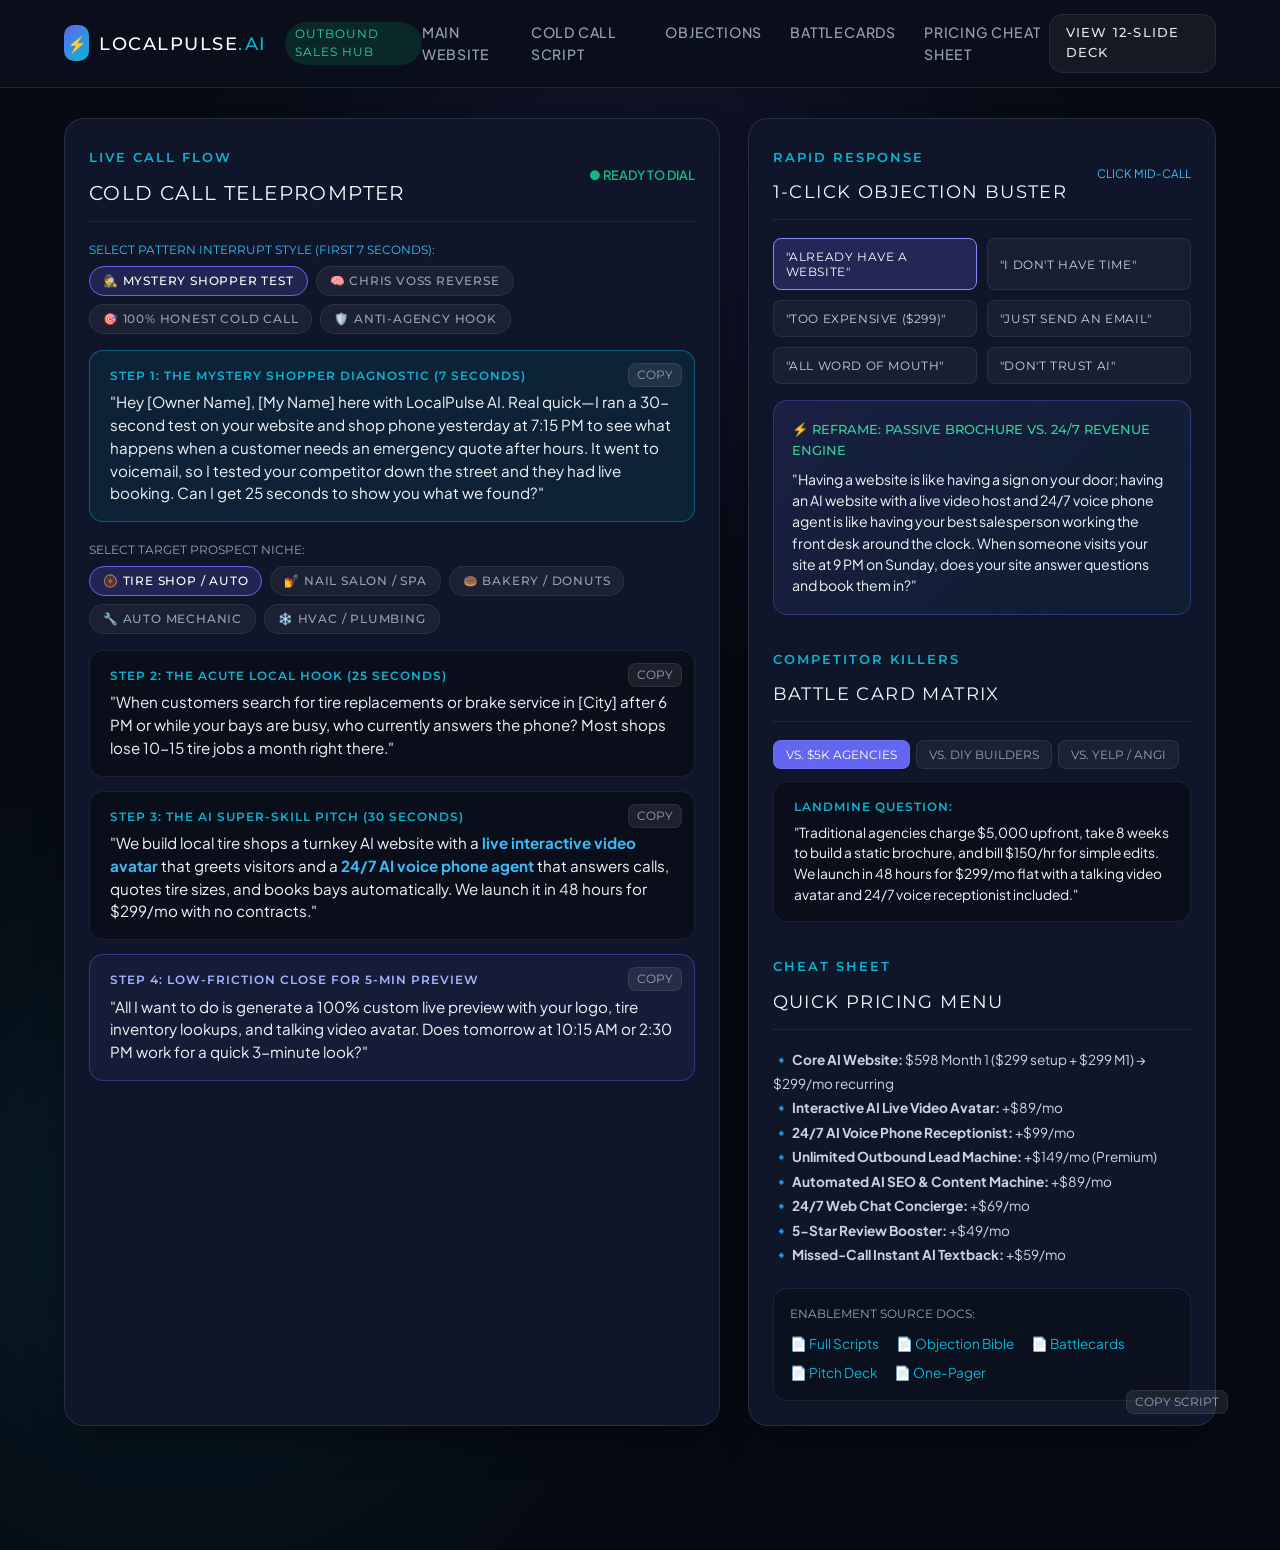
==== commit 8f0fd388: "Add high-converting pattern interrupt frameworks to talk tracks and interactive sales portal" ====
--- a/sales-portal.html
+++ b/sales-portal.html
@@ -47,26 +47,26 @@
       padding-bottom: 14px;
       border-bottom: 1px solid rgba(255, 255, 255, 0.08);
     }
-    .niche-pills {
+    .niche-pills, .pattern-pills {
       display: flex;
       gap: 8px;
       flex-wrap: wrap;
-      margin-bottom: 20px;
-    }
-    .niche-btn {
-      padding: 8px 14px;
+      margin-bottom: 16px;
+    }
+    .niche-btn, .pattern-btn {
+      padding: 7px 13px;
       background: rgba(255, 255, 255, 0.05);
       border: 1px solid var(--border-color);
       border-radius: var(--radius-full);
       color: var(--text-muted);
       font-family: var(--font-headings);
-      font-size: 0.75rem;
+      font-size: 0.73rem;
       font-weight: 500;
       letter-spacing: 0.8px;
       cursor: pointer;
       transition: var(--transition-smooth);
     }
-    .niche-btn.active, .niche-btn:hover {
+    .niche-btn.active, .niche-btn:hover, .pattern-btn.active, .pattern-btn:hover {
       background: rgba(99, 102, 241, 0.2);
       border-color: var(--primary);
       color: #ffffff;
@@ -236,8 +236,26 @@
           <span style="font-size: 0.8rem; color: #10b981; font-weight: 600;">● READY TO DIAL</span>
         </div>
 
+        <!-- Pattern Interrupt Selector -->
+        <label style="font-size: 0.76rem; font-family: var(--font-headings); color: #38bdf8; display: block; margin-bottom: 6px;">SELECT PATTERN INTERRUPT STYLE (FIRST 7 SECONDS):</label>
+        <div class="pattern-pills" id="pattern-selector">
+          <button class="pattern-btn active" data-pattern="shopper">🕵️ MYSTERY SHOPPER TEST</button>
+          <button class="pattern-btn" data-pattern="voss">🧠 CHRIS VOSS REVERSE</button>
+          <button class="pattern-btn" data-pattern="honest">🎯 100% HONEST COLD CALL</button>
+          <button class="pattern-btn" data-pattern="antiagency">🛡️ ANTI-AGENCY HOOK</button>
+        </div>
+
+        <!-- Step 1: Opener Box -->
+        <div class="script-step-box" style="border-color: rgba(6, 182, 212, 0.4); background: rgba(6, 182, 212, 0.08);">
+          <span class="step-tag" id="step1-tag">STEP 1: THE MYSTERY SHOPPER DIAGNOSTIC (7 SECONDS)</span>
+          <button class="copy-btn" onclick="copyText('opener-text')">COPY</button>
+          <p class="script-text" id="opener-text">
+            "Hey [Owner Name], [My Name] here with LocalPulse AI. Real quick—I ran a 30-second test on your website and shop phone yesterday at 7:15 PM to see what happens when a customer needs an emergency quote after hours. It went to voicemail, so I tested your competitor down the street and they had live booking. Can I get 25 seconds to show you what we found?"
+          </p>
+        </div>
+
         <!-- Niche Selector -->
-        <label style="font-size: 0.78rem; font-family: var(--font-headings); color: #94a3b8; display: block; margin-bottom: 8px;">SELECT TARGET PROSPECT NICHE:</label>
+        <label style="font-size: 0.76rem; font-family: var(--font-headings); color: #94a3b8; display: block; margin-bottom: 6px; margin-top: 18px;">SELECT TARGET PROSPECT NICHE:</label>
         <div class="niche-pills" id="niche-selector">
           <button class="niche-btn active" data-niche="tires">🛞 TIRE SHOP / AUTO</button>
           <button class="niche-btn" data-niche="salon">💅 NAIL SALON / SPA</button>
@@ -246,21 +264,12 @@
           <button class="niche-btn" data-niche="hvac">❄️ HVAC / PLUMBING</button>
         </div>
 
-        <!-- Step 1: Opener -->
-        <div class="script-step-box">
-          <span class="step-tag">STEP 1: PATTERN INTERRUPT OPENER (10 SECONDS)</span>
-          <button class="copy-btn" onclick="copyText('opener-text')">COPY</button>
-          <p class="script-text" id="opener-text">
-            "Hey [Owner Name], this is [My Name] with LocalPulse AI. I know I’m catching you right in the middle of the shop floor—do you have 30 seconds to tell me to get lost, or can I tell you why I called your shop specifically?"
-          </p>
-        </div>
-
         <!-- Step 2: Problem & Acute Hook -->
         <div class="script-step-box">
           <span class="step-tag">STEP 2: THE ACUTE LOCAL HOOK (25 SECONDS)</span>
           <button class="copy-btn" onclick="copyText('hook-text')">COPY</button>
           <p class="script-text" id="hook-text">
-            "I was looking at your shop in [City]. When customers search for tire replacements in [Neighborhood] after 6 PM or while your bays are busy, who answers the phone? Most shops lose 10-15 jobs a month right there."
+            "When customers search for tire replacements or brake service in [City] after 6 PM or while your bays are busy, who currently answers the phone? Most shops lose 10-15 tire jobs a month right there."
           </p>
         </div>
 
@@ -269,7 +278,7 @@
           <span class="step-tag">STEP 3: THE AI SUPER-SKILL PITCH (30 SECONDS)</span>
           <button class="copy-btn" onclick="copyText('pitch-text')">COPY</button>
           <p class="script-text" id="pitch-text">
-            "We build local shops a turnkey AI website with a <strong>live interactive video avatar</strong> that greets visitors and a <strong>24/7 AI voice phone agent</strong> that answers calls, quotes prices, and books bays automatically. We launch it in 48 hours for $299/mo with no contracts."
+            "We build local tire shops a turnkey AI website with a <strong>live interactive video avatar</strong> that greets visitors and a <strong>24/7 AI voice phone agent</strong> that answers calls, quotes tire sizes, and books bays automatically. We launch it in 48 hours for $299/mo with no contracts."
           </p>
         </div>
 
@@ -278,7 +287,7 @@
           <span class="step-tag" style="color: #a5b4fc;">STEP 4: LOW-FRICTION CLOSE FOR 5-MIN PREVIEW</span>
           <button class="copy-btn" onclick="copyText('close-text')">COPY</button>
           <p class="script-text" id="close-text">
-            "Look [Owner Name], all I want to do is generate a 100% custom live preview with your logo, prices, and talking video avatar. If you like it, we can launch it in 48h. If not, no worries. Does tomorrow morning at 10:15 AM or 2:30 PM work for a 3-minute look?"
+            "All I want to do is generate a 100% custom live preview with your logo, tire inventory lookups, and talking video avatar. Does tomorrow at 10:15 AM or 2:30 PM work for a quick 3-minute look?"
           </p>
         </div>
       </div>
@@ -374,10 +383,30 @@
   </div>
 
   <script>
+    // Pattern Interrupt Data
+    const patternData = {
+      shopper: {
+        tag: "STEP 1: THE MYSTERY SHOPPER DIAGNOSTIC (7 SECONDS)",
+        text: '"Hey [Owner Name], [My Name] here with LocalPulse AI. Real quick—I ran a 30-second test on your website and shop phone yesterday at 7:15 PM to see what happens when a customer needs an emergency quote after hours. It went to voicemail, so I tested your competitor down the street and they had live booking. Can I get 25 seconds to show you what we found?"'
+      },
+      voss: {
+        tag: "STEP 1: THE CHRIS VOSS REVERSE PSYCHOLOGY (7 SECONDS)",
+        text: '"Hey [Owner Name]—this is [My Name] with LocalPulse AI. I\'m guessing I\'m catching you at the absolute worst possible time today?... I figured! Give me 20 seconds to explain why your shop in [City] popped up on my screen, and if it doesn\'t make sense, tell me to jump off a cliff. Fair enough?"'
+      },
+      honest: {
+        tag: "STEP 1: RADICAL TRANSPARENCY / 100% HONEST (7 SECONDS)",
+        text: '"Hey [Owner Name], I’m not gonna pretend this isn\'t a cold call. You can hang up right now if you want, or give me 25 seconds to explain how we just got a shop in [Nearby City] 22 booked bay appointments with a live talking AI video avatar and 24/7 phone receptionist. How\'s that sound?"'
+      },
+      antiagency: {
+        tag: "STEP 1: THE ANTI-AGENCY LIFE RAFT (7 SECONDS)",
+        text: '"Hey [Owner Name], [My Name] with LocalPulse. I promise I’m not calling to pitch you $5,000 agency retainers or scammy Yelp ads. We built a 24/7 AI voice phone agent that answers your shop calls while you\'re busy with customers so you don\'t lose jobs. Do you have 20 seconds to hear how it works?"'
+      }
+    };
+
     // Niche Script Data
     const nicheScripts = {
       tires: {
-        hook: "I was looking at your shop in [City]. When customers search for tire replacements in [Neighborhood] after 6 PM or while your bays are busy, who answers the phone? Most shops lose 10-15 tire jobs a month right there.",
+        hook: "When customers search for tire replacements or brake service in [City] after 6 PM or while your bays are busy, who currently answers the phone? Most shops lose 10-15 tire jobs a month right there.",
         pitch: "We build local tire shops a turnkey AI website with a live interactive video avatar that greets visitors and a 24/7 AI voice phone agent that answers calls, quotes tire sizes, and books bays automatically. We launch it in 48 hours for $299/mo with no contracts.",
         close: "All I want to do is generate a 100% custom live preview with your logo, tire inventory lookups, and talking video avatar. Does tomorrow at 10:15 AM or 2:30 PM work for a quick 3-minute look?"
       },
@@ -446,6 +475,20 @@
         text: "On Yelp and Angi, you pay $50+ per lead that gets shared with 4 other local competitors in a race to the bottom. With LocalPulse AI, you own an automated digital asset that generates exclusive 1-on-1 customers directly for your shop."
       }
     };
+
+    // Pattern Interrupt Switching
+    document.querySelectorAll('.pattern-btn').forEach(btn => {
+      btn.addEventListener('click', () => {
+        document.querySelectorAll('.pattern-btn').forEach(b => b.classList.remove('active'));
+        btn.classList.add('active');
+        const pattern = btn.getAttribute('data-pattern');
+        const data = patternData[pattern];
+        if (data) {
+          document.getElementById('step1-tag').textContent = data.tag;
+          document.getElementById('opener-text').innerHTML = data.text;
+        }
+      });
+    });
 
     // Niche Switching
     document.querySelectorAll('.niche-btn').forEach(btn => {
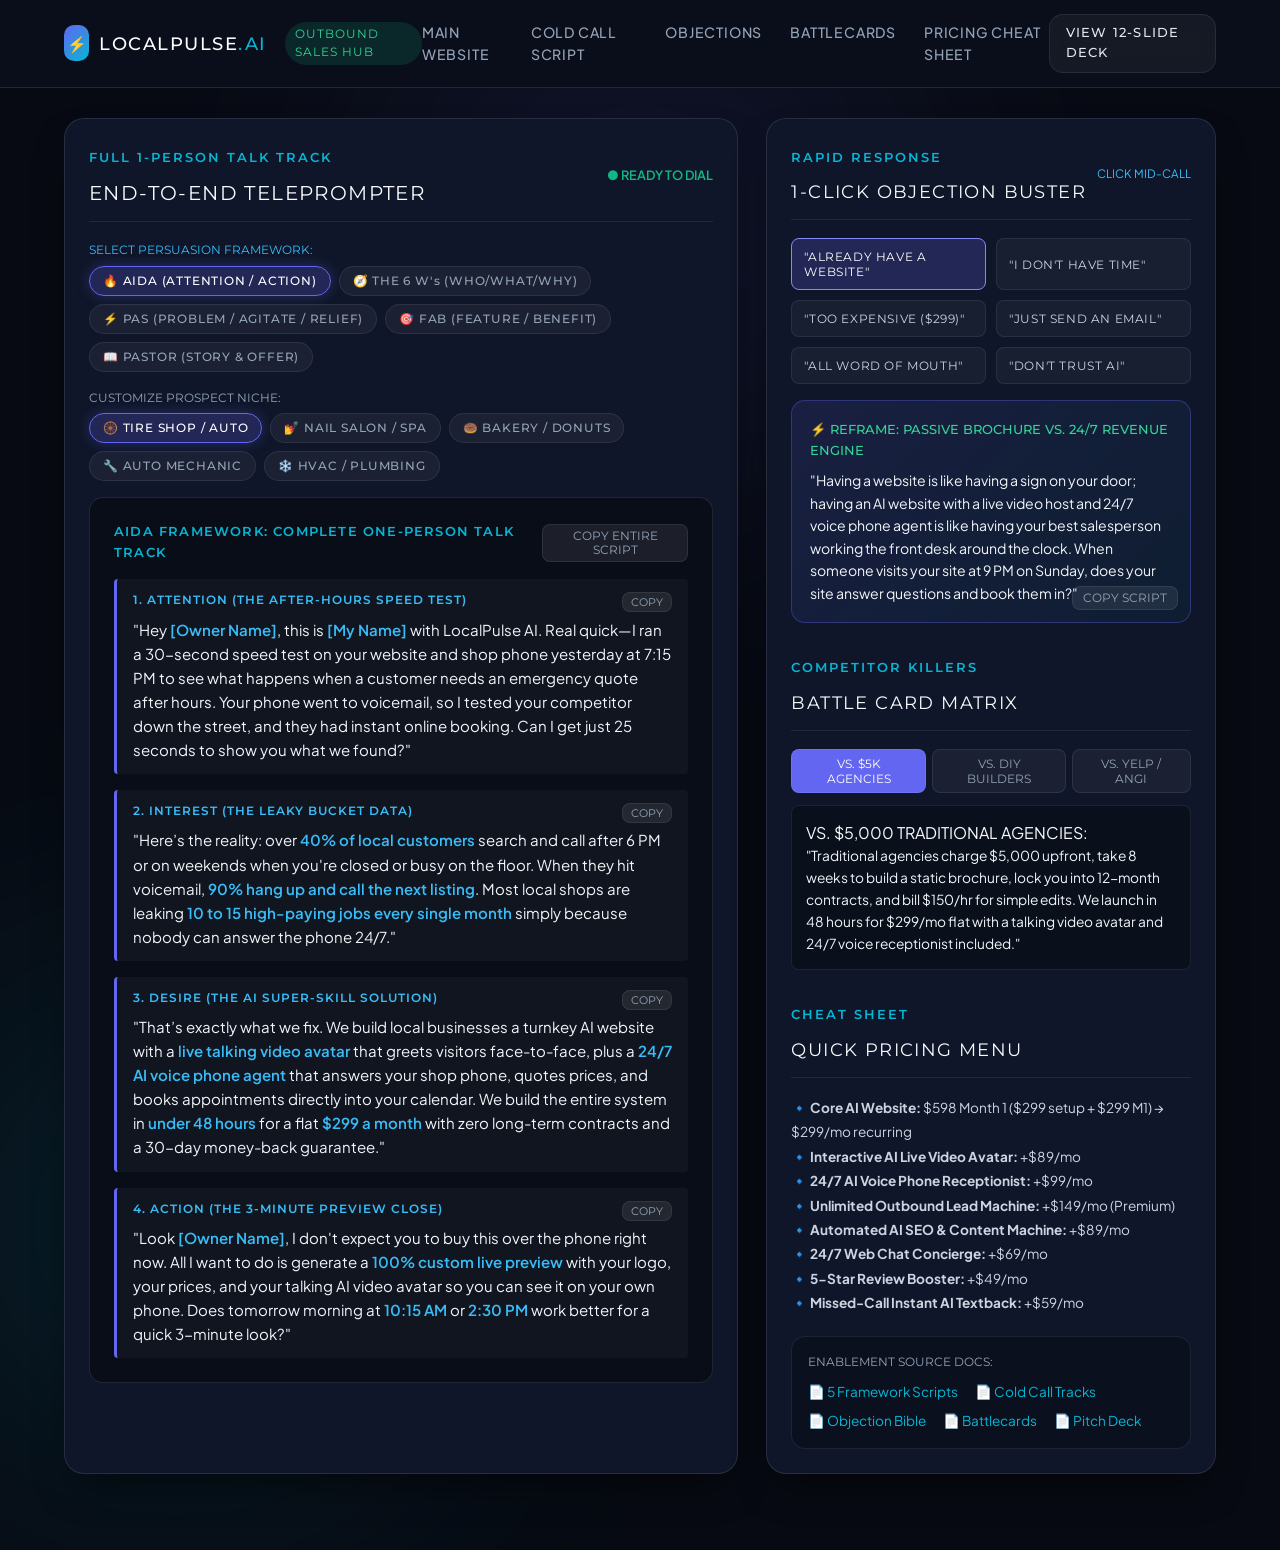
==== commit 61f4b2c5: "Add full end-to-end 1-person scripts across AIDA, 6Ws, PAS, FAB, and PASTOR frameworks to teleprompt" ====
--- a/sales-portal.html
+++ b/sales-portal.html
@@ -27,7 +27,7 @@
     }
     .portal-grid {
       display: grid;
-      grid-template-columns: 1.4fr 1fr;
+      grid-template-columns: 1.5fr 1fr;
       gap: 28px;
       margin-top: 30px;
       margin-bottom: 60px;
@@ -47,67 +47,90 @@
       padding-bottom: 14px;
       border-bottom: 1px solid rgba(255, 255, 255, 0.08);
     }
-    .niche-pills, .pattern-pills {
+    .framework-pills, .niche-pills, .pattern-pills {
       display: flex;
       gap: 8px;
       flex-wrap: wrap;
       margin-bottom: 16px;
     }
-    .niche-btn, .pattern-btn {
+    .framework-btn, .niche-btn, .pattern-btn {
       padding: 7px 13px;
       background: rgba(255, 255, 255, 0.05);
       border: 1px solid var(--border-color);
       border-radius: var(--radius-full);
       color: var(--text-muted);
       font-family: var(--font-headings);
-      font-size: 0.73rem;
+      font-size: 0.74rem;
       font-weight: 500;
       letter-spacing: 0.8px;
       cursor: pointer;
       transition: var(--transition-smooth);
     }
-    .niche-btn.active, .niche-btn:hover, .pattern-btn.active, .pattern-btn:hover {
-      background: rgba(99, 102, 241, 0.2);
+    .framework-btn.active, .framework-btn:hover,
+    .niche-btn.active, .niche-btn:hover,
+    .pattern-btn.active, .pattern-btn:hover {
+      background: rgba(99, 102, 241, 0.22);
       border-color: var(--primary);
       color: #ffffff;
-    }
-    .script-step-box {
-      background: rgba(0, 0, 0, 0.35);
-      border: 1px solid rgba(255, 255, 255, 0.08);
+      box-shadow: 0 0 14px rgba(99, 102, 241, 0.3);
+    }
+    .script-container {
+      background: rgba(0, 0, 0, 0.4);
+      border: 1px solid rgba(255, 255, 255, 0.1);
       border-radius: var(--radius-md);
-      padding: 16px 20px;
-      margin-bottom: 14px;
+      padding: 24px;
       position: relative;
     }
-    .step-tag {
-      font-family: var(--font-headings);
-      font-size: 0.72rem;
+    .script-title-tag {
+      font-family: var(--font-headings);
+      font-size: 0.8rem;
       color: var(--accent-cyan);
       font-weight: 600;
+      letter-spacing: 1.2px;
+      margin-bottom: 16px;
+      display: flex;
+      justify-content: space-between;
+      align-items: center;
+    }
+    .script-content-area {
+      display: flex;
+      flex-direction: column;
+      gap: 16px;
+    }
+    .script-para-box {
+      background: rgba(255, 255, 255, 0.03);
+      border-left: 3px solid var(--primary);
+      padding: 12px 16px;
+      border-radius: 4px;
+    }
+    .script-para-tag {
+      font-family: var(--font-headings);
+      font-size: 0.72rem;
+      font-weight: 600;
+      color: #38bdf8;
       letter-spacing: 1px;
-      margin-bottom: 6px;
+      margin-bottom: 4px;
       display: block;
     }
     .script-text {
-      font-size: 0.95rem;
-      line-height: 1.5;
+      font-size: 0.94rem;
+      line-height: 1.6;
       color: #f1f5f9;
     }
     .script-text strong {
       color: #38bdf8;
+      font-weight: 600;
     }
     .copy-btn {
-      position: absolute;
-      top: 12px;
-      right: 12px;
       background: rgba(255, 255, 255, 0.08);
       border: 1px solid var(--border-color);
       border-radius: var(--radius-sm);
       color: var(--text-muted);
       font-size: 0.72rem;
-      padding: 4px 8px;
+      padding: 4px 10px;
       cursor: pointer;
       font-family: var(--font-headings);
+      transition: var(--transition-smooth);
     }
     .copy-btn:hover {
       background: var(--primary);
@@ -143,6 +166,7 @@
       border-radius: var(--radius-md);
       padding: 18px;
       min-height: 140px;
+      position: relative;
     }
     .obj-reframe {
       font-family: var(--font-headings);
@@ -226,36 +250,28 @@
   <div class="container">
     <div class="portal-grid">
       
-      <!-- LEFT COLUMN: Real-Time Cold Calling Teleprompter -->
+      <!-- LEFT COLUMN: Complete End-to-End Teleprompter -->
       <div class="teleprompter-card" id="teleprompter">
         <div class="card-header-flex">
           <div>
-            <span class="section-tag">LIVE CALL FLOW</span>
-            <h3 style="font-size: 1.25rem;">COLD CALL TELEPROMPTER</h3>
+            <span class="section-tag">FULL 1-PERSON TALK TRACK</span>
+            <h3 style="font-size: 1.25rem;">END-TO-END TELEPROMPTER</h3>
           </div>
           <span style="font-size: 0.8rem; color: #10b981; font-weight: 600;">● READY TO DIAL</span>
         </div>
 
-        <!-- Pattern Interrupt Selector -->
-        <label style="font-size: 0.76rem; font-family: var(--font-headings); color: #38bdf8; display: block; margin-bottom: 6px;">SELECT PATTERN INTERRUPT STYLE (FIRST 7 SECONDS):</label>
-        <div class="pattern-pills" id="pattern-selector">
-          <button class="pattern-btn active" data-pattern="shopper">🕵️ MYSTERY SHOPPER TEST</button>
-          <button class="pattern-btn" data-pattern="voss">🧠 CHRIS VOSS REVERSE</button>
-          <button class="pattern-btn" data-pattern="honest">🎯 100% HONEST COLD CALL</button>
-          <button class="pattern-btn" data-pattern="antiagency">🛡️ ANTI-AGENCY HOOK</button>
-        </div>
-
-        <!-- Step 1: Opener Box -->
-        <div class="script-step-box" style="border-color: rgba(6, 182, 212, 0.4); background: rgba(6, 182, 212, 0.08);">
-          <span class="step-tag" id="step1-tag">STEP 1: THE MYSTERY SHOPPER DIAGNOSTIC (7 SECONDS)</span>
-          <button class="copy-btn" onclick="copyText('opener-text')">COPY</button>
-          <p class="script-text" id="opener-text">
-            "Hey [Owner Name], [My Name] here with LocalPulse AI. Real quick—I ran a 30-second test on your website and shop phone yesterday at 7:15 PM to see what happens when a customer needs an emergency quote after hours. It went to voicemail, so I tested your competitor down the street and they had live booking. Can I get 25 seconds to show you what we found?"
-          </p>
-        </div>
-
-        <!-- Niche Selector -->
-        <label style="font-size: 0.76rem; font-family: var(--font-headings); color: #94a3b8; display: block; margin-bottom: 6px; margin-top: 18px;">SELECT TARGET PROSPECT NICHE:</label>
+        <!-- Framework Selector -->
+        <label style="font-size: 0.76rem; font-family: var(--font-headings); color: #38bdf8; display: block; margin-bottom: 6px;">SELECT PERSUASION FRAMEWORK:</label>
+        <div class="framework-pills" id="framework-selector">
+          <button class="framework-btn active" data-frame="aida">🔥 AIDA (ATTENTION / ACTION)</button>
+          <button class="framework-btn" data-frame="sixw">🧭 THE 6 W's (WHO/WHAT/WHY)</button>
+          <button class="framework-btn" data-frame="pas">⚡ PAS (PROBLEM / AGITATE / RELIEF)</button>
+          <button class="framework-btn" data-frame="fab">🎯 FAB (FEATURE / BENEFIT)</button>
+          <button class="framework-btn" data-frame="pastor">📖 PASTOR (STORY & OFFER)</button>
+        </div>
+
+        <!-- Target Niche Selector -->
+        <label style="font-size: 0.76rem; font-family: var(--font-headings); color: #94a3b8; display: block; margin-bottom: 6px;">CUSTOMIZE PROSPECT NICHE:</label>
         <div class="niche-pills" id="niche-selector">
           <button class="niche-btn active" data-niche="tires">🛞 TIRE SHOP / AUTO</button>
           <button class="niche-btn" data-niche="salon">💅 NAIL SALON / SPA</button>
@@ -264,31 +280,16 @@
           <button class="niche-btn" data-niche="hvac">❄️ HVAC / PLUMBING</button>
         </div>
 
-        <!-- Step 2: Problem & Acute Hook -->
-        <div class="script-step-box">
-          <span class="step-tag">STEP 2: THE ACUTE LOCAL HOOK (25 SECONDS)</span>
-          <button class="copy-btn" onclick="copyText('hook-text')">COPY</button>
-          <p class="script-text" id="hook-text">
-            "When customers search for tire replacements or brake service in [City] after 6 PM or while your bays are busy, who currently answers the phone? Most shops lose 10-15 tire jobs a month right there."
-          </p>
-        </div>
-
-        <!-- Step 3: AI Super-Skill Solution -->
-        <div class="script-step-box">
-          <span class="step-tag">STEP 3: THE AI SUPER-SKILL PITCH (30 SECONDS)</span>
-          <button class="copy-btn" onclick="copyText('pitch-text')">COPY</button>
-          <p class="script-text" id="pitch-text">
-            "We build local tire shops a turnkey AI website with a <strong>live interactive video avatar</strong> that greets visitors and a <strong>24/7 AI voice phone agent</strong> that answers calls, quotes tire sizes, and books bays automatically. We launch it in 48 hours for $299/mo with no contracts."
-          </p>
-        </div>
-
-        <!-- Step 4: 5-Minute Preview Close -->
-        <div class="script-step-box" style="border-color: rgba(99, 102, 241, 0.4); background: rgba(99, 102, 241, 0.08);">
-          <span class="step-tag" style="color: #a5b4fc;">STEP 4: LOW-FRICTION CLOSE FOR 5-MIN PREVIEW</span>
-          <button class="copy-btn" onclick="copyText('close-text')">COPY</button>
-          <p class="script-text" id="close-text">
-            "All I want to do is generate a 100% custom live preview with your logo, tire inventory lookups, and talking video avatar. Does tomorrow at 10:15 AM or 2:30 PM work for a quick 3-minute look?"
-          </p>
+        <!-- Full Continuous Script Display -->
+        <div class="script-container" id="script-container">
+          <div class="script-title-tag">
+            <span id="script-heading-tag">AIDA FRAMEWORK: COMPLETE ONE-PERSON TALK TRACK</span>
+            <button class="copy-btn" onclick="copyFullScript()">COPY ENTIRE SCRIPT</button>
+          </div>
+
+          <div class="script-content-area" id="script-body">
+            <!-- Dynamically injected framework script paragraphs -->
+          </div>
         </div>
       </div>
 
@@ -319,7 +320,7 @@
             <p class="script-text" id="obj-script" style="font-size: 0.88rem;">
               "Having a website is like having a sign on your door; having an AI website with a live video host and 24/7 voice phone agent is like having your best salesperson working the front desk around the clock. When someone visits your site at 9 PM on Sunday, does your site answer questions and book them in?"
             </p>
-            <button class="copy-btn" style="top:auto; bottom:12px; right:12px;" onclick="copyText('obj-script')">COPY SCRIPT</button>
+            <button class="copy-btn" style="position:absolute; bottom:12px; right:12px;" onclick="copyText('obj-script')">COPY SCRIPT</button>
           </div>
         </div>
 
@@ -338,10 +339,10 @@
             <button class="battle-tab" data-bat="yelp">VS. YELP / ANGI</button>
           </div>
 
-          <div class="script-step-box" id="battle-display" style="min-height: 120px;">
-            <span class="step-tag" id="bat-tag">LANDMINE QUESTION:</span>
+          <div class="script-step-box" id="battle-display" style="min-height: 120px; background: rgba(0,0,0,0.3); padding:14px; border-radius:8px; border:1px solid rgba(255,255,255,0.08);">
+            <span class="step-tag" id="bat-tag">VS. $5,000 TRADITIONAL AGENCIES:</span>
             <p class="script-text" id="bat-text" style="font-size: 0.86rem;">
-              "Traditional agencies charge $5,000 upfront, take 8 weeks to build a static brochure, and bill $150/hr for simple edits. We launch in 48 hours for $299/mo flat with a talking video avatar and 24/7 voice receptionist included."
+              "Traditional agencies charge $5,000 upfront, take 8 weeks to build a static brochure, lock you into 12-month contracts, and bill $150/hr for simple edits. We launch in 48 hours for $299/mo flat with a talking video avatar and 24/7 voice receptionist included."
             </p>
           </div>
         </div>
@@ -370,11 +371,11 @@
         <!-- Direct Document Links -->
         <div class="quick-links-box">
           <span style="font-family: var(--font-headings); font-size: 0.72rem; color: var(--text-muted); display: block; margin-bottom: 4px;">ENABLEMENT SOURCE DOCS:</span>
-          <a href="sales-enablement/01-cold-call-script-and-talk-tracks.md" target="_blank">📄 Full Scripts</a>
+          <a href="sales-enablement/06-full-framework-cold-call-scripts.md" target="_blank">📄 5 Framework Scripts</a>
+          <a href="sales-enablement/01-cold-call-script-and-talk-tracks.md" target="_blank">📄 Cold Call Tracks</a>
           <a href="sales-enablement/02-objection-handling-bible.md" target="_blank">📄 Objection Bible</a>
           <a href="sales-enablement/03-competitor-battlecards.md" target="_blank">📄 Battlecards</a>
           <a href="sales-enablement/04-pitch-deck.md" target="_blank">📄 Pitch Deck</a>
-          <a href="sales-enablement/05-one-pager-leave-behind.md" target="_blank">📄 One-Pager</a>
         </div>
 
       </div>
@@ -383,52 +384,116 @@
   </div>
 
   <script>
-    // Pattern Interrupt Data
-    const patternData = {
-      shopper: {
-        tag: "STEP 1: THE MYSTERY SHOPPER DIAGNOSTIC (7 SECONDS)",
-        text: '"Hey [Owner Name], [My Name] here with LocalPulse AI. Real quick—I ran a 30-second test on your website and shop phone yesterday at 7:15 PM to see what happens when a customer needs an emergency quote after hours. It went to voicemail, so I tested your competitor down the street and they had live booking. Can I get 25 seconds to show you what we found?"'
-      },
-      voss: {
-        tag: "STEP 1: THE CHRIS VOSS REVERSE PSYCHOLOGY (7 SECONDS)",
-        text: '"Hey [Owner Name]—this is [My Name] with LocalPulse AI. I\'m guessing I\'m catching you at the absolute worst possible time today?... I figured! Give me 20 seconds to explain why your shop in [City] popped up on my screen, and if it doesn\'t make sense, tell me to jump off a cliff. Fair enough?"'
-      },
-      honest: {
-        tag: "STEP 1: RADICAL TRANSPARENCY / 100% HONEST (7 SECONDS)",
-        text: '"Hey [Owner Name], I’m not gonna pretend this isn\'t a cold call. You can hang up right now if you want, or give me 25 seconds to explain how we just got a shop in [Nearby City] 22 booked bay appointments with a live talking AI video avatar and 24/7 phone receptionist. How\'s that sound?"'
-      },
-      antiagency: {
-        tag: "STEP 1: THE ANTI-AGENCY LIFE RAFT (7 SECONDS)",
-        text: '"Hey [Owner Name], [My Name] with LocalPulse. I promise I’m not calling to pitch you $5,000 agency retainers or scammy Yelp ads. We built a 24/7 AI voice phone agent that answers your shop calls while you\'re busy with customers so you don\'t lose jobs. Do you have 20 seconds to hear how it works?"'
-      }
-    };
-
-    // Niche Script Data
-    const nicheScripts = {
-      tires: {
-        hook: "When customers search for tire replacements or brake service in [City] after 6 PM or while your bays are busy, who currently answers the phone? Most shops lose 10-15 tire jobs a month right there.",
-        pitch: "We build local tire shops a turnkey AI website with a live interactive video avatar that greets visitors and a 24/7 AI voice phone agent that answers calls, quotes tire sizes, and books bays automatically. We launch it in 48 hours for $299/mo with no contracts.",
-        close: "All I want to do is generate a 100% custom live preview with your logo, tire inventory lookups, and talking video avatar. Does tomorrow at 10:15 AM or 2:30 PM work for a quick 3-minute look?"
-      },
-      salon: {
-        hook: "How many times a day are your nail techs in the middle of a full set or pedicure and cannot pick up the phone to book an appointment? Clients hang up and call the salon down the street.",
-        pitch: "We build luxury AI salon websites with an interactive live video concierge and 24/7 voice booking that lets clients book chairs, view nail art, and get SMS reminders automatically. No upfront agency fees—just $299/mo.",
-        close: "Can I text you a 2-minute video preview with your salon's actual name and talking video stylist tomorrow at 11 AM?"
-      },
-      bakery: {
-        hook: "Love what you guys are doing with your fresh baked goods! Quick question: are you currently capturing corporate breakfast and office catering orders on autopilot from local businesses?",
-        pitch: "We install an AI website that lets local offices order 5-10 dozen custom boxes online, plus an outbound lead machine that pulls contact info for every corporate office within 10 miles. It's $299/mo, live in 48 hours.",
-        close: "Can I send you a quick preview of how corporate offices in [City] would order catering directly through your AI website?"
-      },
-      mechanic: {
-        hook: "How much time do you lose each day wiping grease off your hands just to answer the phone and give price estimates to tire-kickers? Every minute on the phone is a minute not turning wrenches.",
-        pitch: "We give mechanics a 24/7 AI Voice Phone Agent and interactive video website that diagnoses symptoms, gives price ranges, and books repair appointments directly into your calendar without you touching the phone. It's $299/month, no contract.",
-        close: "Are you open to seeing a 60-second walkthrough with your shop's services tomorrow at 10:30 AM?"
-      },
-      hvac: {
-        hook: "When an AC breaks on a Sunday afternoon in 90-degree heat, homeowners call 3 companies. Whoever answers first and confirms a technician dispatch wins the $1,500 job.",
-        pitch: "Our 24/7 AI Voice Dispatch Agent answers incoming emergency calls in under 2 seconds, qualifies the system issue, and books the technician visit into your scheduling software automatically. Turnkey in 48 hours for $299/mo.",
-        close: "Can I show you how our AI dispatch handles an inbound emergency call in real-time tomorrow at 9:00 AM?"
+    // 5 Framework Script Database
+    const frameworkScripts = {
+      aida: {
+        title: "AIDA FRAMEWORK: COMPLETE ONE-PERSON TALK TRACK",
+        sections: [
+          {
+            tag: "1. ATTENTION (THE AFTER-HOURS SPEED TEST)",
+            text: '"Hey <strong>[Owner Name]</strong>, this is <strong>[My Name]</strong> with LocalPulse AI. Real quick—I ran a 30-second speed test on your website and shop phone yesterday at 7:15 PM to see what happens when a customer needs an emergency quote after hours. Your phone went to voicemail, so I tested your competitor down the street, and they had instant online booking. Can I get just 25 seconds to show you what we found?"'
+          },
+          {
+            tag: "2. INTEREST (THE LEAKY BUCKET DATA)",
+            text: '"Here’s the reality: over <strong>40% of local customers</strong> search and call after 6 PM or on weekends when you\'re closed or busy on the floor. When they hit voicemail, <strong>90% hang up and call the next listing</strong>. Most local shops are leaking <strong>10 to 15 high-paying jobs every single month</strong> simply because nobody can answer the phone 24/7."'
+          },
+          {
+            tag: "3. DESIRE (THE AI SUPER-SKILL SOLUTION)",
+            text: '"That’s exactly what we fix. We build local businesses a turnkey AI website with a <strong>live talking video avatar</strong> that greets visitors face-to-face, plus a <strong>24/7 AI voice phone agent</strong> that answers your shop phone, quotes prices, and books appointments directly into your calendar. We build the entire system in <strong>under 48 hours</strong> for a flat <strong>$299 a month</strong> with zero long-term contracts and a 30-day money-back guarantee."'
+          },
+          {
+            tag: "4. ACTION (THE 3-MINUTE PREVIEW CLOSE)",
+            text: '"Look <strong>[Owner Name]</strong>, I don\'t expect you to buy this over the phone right now. All I want to do is generate a <strong>100% custom live preview</strong> with your logo, your prices, and your talking AI video avatar so you can see it on your own phone. Does tomorrow morning at <strong>10:15 AM</strong> or <strong>2:30 PM</strong> work better for a quick 3-minute look?"'
+          }
+        ]
+      },
+      sixw: {
+        title: "THE 6 W's FRAMEWORK: DIRECT, CONCISE & LOGICAL",
+        sections: [
+          {
+            tag: "1. WHO & WHAT (THE IDENTITY & OFFER)",
+            text: '"Hey <strong>[Owner Name]</strong>, <strong>[My Name]</strong> here with LocalPulse AI. We specialize in building <strong>high-converting AI websites with live interactive video avatars and 24/7 voice phone receptionists</strong> specifically engineered for local service businesses."'
+          },
+          {
+            tag: "2. WHERE & WHEN (MARKET & 48-HOUR SPEED)",
+            text: '"We work right here in the <strong>[City / Metro Area]</strong> market with shops like yours, and we deliver completely customized, fully functioning websites live in <strong>under 48 hours</strong> with 100% done-for-you setup."'
+          },
+          {
+            tag: "3. WHY IT MATTERS (THE ACUTE CUSTOMER NEED)",
+            text: '"The reason I\'m reaching out to you today is that local customers searching for services want instant answers. When your shop is slammed or closed for the night, our AI assistant steps in to <strong>answer questions, quote prices, and book appointments 24/7</strong> so you never lose another paying customer to your competitors down the road."'
+          },
+          {
+            tag: "4. WHAT'S NEXT / CLOSE (60-SECOND MOBILE DEMO)",
+            text: '"It costs just <strong>$299 a month</strong> with no contracts. All I\'d like to do next is text you a <strong>private 60-second video demo</strong> showing your shop\'s actual name and talking AI avatar in action. What is the best cell number to text that over to?"'
+          }
+        ]
+      },
+      pas: {
+        title: "PAS FRAMEWORK: PROBLEM ➔ AGITATE ➔ RELIEF",
+        sections: [
+          {
+            tag: "1. PROBLEM (THE CONSTANT PHONE INTERRUPTION)",
+            text: '"Hey <strong>[Owner Name]</strong>, <strong>[My Name]</strong> with LocalPulse. Quick question for you: how many times a day are you or your techs right in the middle of a job with customers, and the phone rings off the hook with people asking basic price questions you don\'t have time to answer?"'
+          },
+          {
+            tag: "2. AGITATE (THE SILENT REVENUE BLEED)",
+            text: '"It\'s frustrating because every minute you spend wiping your hands to answer a $30 question is a minute not making money. And even worse—when you can\'t pick up and it goes to voicemail, that customer doesn\'t leave a message. They immediately click the next shop on Google Maps. That’s easily <strong>$300 to $500 in lost revenue on a single missed call</strong>, adding up to <strong>thousands of dollars in lost profit every single month</strong> while your shop overhead stays exactly the same."'
+          },
+          {
+            tag: "3. RELIEF & SOLUTION (THE AUTOMATED SHIELD)",
+            text: '"We take that entire headache off your plate forever. We install an <strong>AI Growth Engine</strong> for your shop: a custom website with a <strong>live interactive video avatar</strong> that answers questions online, plus an <strong>ultra-natural 24/7 AI voice phone agent</strong> that answers your calls, quotes your exact prices, and books repair bays on autopilot. You never touch code, you never miss a call, and it\'s just <strong>$299 a month</strong> with zero long-term commitments."'
+          },
+          {
+            tag: "4. CLOSE (3-MINUTE COMPUTER / PHONE WALKTHROUGH)",
+            text: '"I\'ve already started assembling a custom preview for <strong>[Business Name]</strong>. Are you by a computer or your phone tomorrow around <strong>10:30 AM</strong> so I can show you how it works in under 3 minutes?"'
+          }
+        ]
+      },
+      fab: {
+        title: "FAB FRAMEWORK: FEATURE ➔ ADVANTAGE ➔ BENEFIT",
+        sections: [
+          {
+            tag: "1. DIRECT OPENER",
+            text: '"Hey <strong>[Owner Name]</strong>, <strong>[My Name]</strong> with LocalPulse AI. I’ll keep this super direct—we build automated AI growth systems for local businesses, and I wanted to share three quick capabilities that are generating dozens of new bookings for shops in our area."'
+          },
+          {
+            tag: "2. FEATURE 1: 24/7 AI PHONE AGENT",
+            text: '"First, our <strong>24/7 Inbound AI Voice Receptionist</strong> picks up calls in under 2 seconds and answers with natural human conversation. The <strong>advantage</strong> is that it knows your exact service list, prices, and operating hours, which <strong>benefits you</strong> because you never lose after-hours callers or have to stop what you\'re doing in the shop just to answer price-shoppers."'
+          },
+          {
+            tag: "3. FEATURE 2: LIVE VIDEO AVATAR",
+            text: '"Second, our <strong>Interactive Live Video Avatar</strong> greets every website visitor face-to-face on their phone. The <strong>advantage</strong> is that it explains your current promotions and guides visitors directly into your booking calendar, which <strong>benefits you</strong> by delivering a <strong>300% higher conversion rate</strong> than ordinary static brochure websites."'
+          },
+          {
+            tag: "4. FEATURE 3: OUTBOUND LEAD MACHINE",
+            text: '"Third, our <strong>Unlimited Outbound Lead Machine</strong> pulls verified local corporate contacts and fleet accounts by radius. The <strong>advantage</strong> is continuous outbound pipeline, which <strong>benefits you</strong> by bringing in steady, high-margin commercial contracts without paying for expensive ads."'
+          },
+          {
+            tag: "5. OFFER & CLOSE",
+            text: '"Everything is packaged into a turnkey website that launches in <strong>48 hours for $299 a month</strong>, backed by a <strong>30-day money-back guarantee</strong>. Can I get 3 minutes on your calendar tomorrow at <strong>11:00 AM</strong> or <strong>2:00 PM</strong> to show you the live preview?"'
+          }
+        ]
+      },
+      pastor: {
+        title: "PASTOR FRAMEWORK: PROBLEM ➔ STORY ➔ TRANSFORMATION ➔ OFFER",
+        sections: [
+          {
+            tag: "1. PROBLEM & AMPLIFY ($30K-$50K YEARLY LOSS)",
+            text: '"Hey <strong>[Owner Name]</strong>, this is <strong>[My Name]</strong> with LocalPulse AI. I know you\'re busy running the shop today, but I\'m calling because most local business owners we speak with are dealing with the same silent profit killer: they work 12-hour days, but because their website is a static brochure and nobody is answering the phone at night, they are quietly <strong>losing $30,000 to $50,000 a year in customer revenue</strong> to big chains and aggressive local competitors."'
+          },
+          {
+            tag: "2. STORY & SOLUTION (REAL NEIGHBORHOOD SHOP CASE)",
+            text: '"Just last month, we partnered with a local auto shop that was struggling with this exact issue—their bays were full during the day, but their missed-call log was stacked with lost tire and brake jobs. We deployed our <strong>turnkey AI website with an interactive video avatar and 24/7 voice receptionist in under 48 hours</strong>."'
+          },
+          {
+            tag: "3. TRANSFORMATION & OFFER (24 EXTRA JOBS & $6,800 PROFIT)",
+            text: '"In their first 30 days, their AI phone assistant <strong>captured 24 after-hours appointments</strong> that would have normally bounced, generating over <strong>$6,800 in new gross profit</strong>. We provide this entire system—custom website, live video avatar, 24/7 phone receptionist, and automated SEO content—for a flat <strong>$299 a month</strong>, month-to-month, backed by our <strong>30-day \'More Leads Or It\'s Free\' guarantee</strong>."'
+          },
+          {
+            tag: "4. RESPONSE / CLOSE (3-MINUTE SCREEN SHARE)",
+            text: '"All I\'d love to do is spend 3 minutes with you on a screen share to show you how <strong>[Business Name]\'s</strong> customized AI preview looks and how natural the voice assistant sounds. Do you have a quick window tomorrow morning around <strong>9:45 AM</strong> or in the afternoon at <strong>3:15 PM</strong>?"'
+          }
+        ]
       }
     };
 
@@ -476,36 +541,42 @@
       }
     };
 
-    // Pattern Interrupt Switching
-    document.querySelectorAll('.pattern-btn').forEach(btn => {
+    // Render Framework Script
+    let currentFramework = 'aida';
+    function renderScript(frameworkKey) {
+      const data = frameworkScripts[frameworkKey];
+      if (!data) return;
+      currentFramework = frameworkKey;
+      document.getElementById('script-heading-tag').textContent = data.title;
+      
+      const scriptBody = document.getElementById('script-body');
+      scriptBody.innerHTML = '';
+
+      data.sections.forEach((sec, idx) => {
+        const box = document.createElement('div');
+        box.className = 'script-para-box';
+        box.innerHTML = `
+          <div style="display:flex; justify-content:space-between; align-items:center; margin-bottom:4px;">
+            <span class="script-para-tag">${sec.tag}</span>
+            <button class="copy-btn" style="font-size:0.68rem; padding:2px 8px;" onclick="copySectionText(${idx})">COPY</button>
+          </div>
+          <p class="script-text" id="sec-text-${idx}">${sec.text}</p>
+        `;
+        scriptBody.appendChild(box);
+      });
+    }
+
+    // Framework Button Handlers
+    document.querySelectorAll('.framework-btn').forEach(btn => {
       btn.addEventListener('click', () => {
-        document.querySelectorAll('.pattern-btn').forEach(b => b.classList.remove('active'));
+        document.querySelectorAll('.framework-btn').forEach(b => b.classList.remove('active'));
         btn.classList.add('active');
-        const pattern = btn.getAttribute('data-pattern');
-        const data = patternData[pattern];
-        if (data) {
-          document.getElementById('step1-tag').textContent = data.tag;
-          document.getElementById('opener-text').innerHTML = data.text;
-        }
+        const frame = btn.getAttribute('data-frame');
+        renderScript(frame);
       });
     });
 
-    // Niche Switching
-    document.querySelectorAll('.niche-btn').forEach(btn => {
-      btn.addEventListener('click', () => {
-        document.querySelectorAll('.niche-btn').forEach(b => b.classList.remove('active'));
-        btn.classList.add('active');
-        const niche = btn.getAttribute('data-niche');
-        const data = nicheScripts[niche];
-        if (data) {
-          document.getElementById('hook-text').innerHTML = data.hook;
-          document.getElementById('pitch-text').innerHTML = data.pitch;
-          document.getElementById('close-text').innerHTML = data.close;
-        }
-      });
-    });
-
-    // Objection Switching
+    // Objection Handlers
     document.querySelectorAll('.obj-btn').forEach(btn => {
       btn.addEventListener('click', () => {
         document.querySelectorAll('.obj-btn').forEach(b => b.classList.remove('active'));
@@ -519,7 +590,7 @@
       });
     });
 
-    // Battlecard Switching
+    // Battlecard Handlers
     document.querySelectorAll('.battle-tab').forEach(btn => {
       btn.addEventListener('click', () => {
         document.querySelectorAll('.battle-tab').forEach(b => b.classList.remove('active'));
@@ -533,13 +604,33 @@
       });
     });
 
-    // Copy to Clipboard
+    // Copy Handlers
+    function copySectionText(idx) {
+      const el = document.getElementById(`sec-text-${idx}`);
+      if (!el) return;
+      navigator.clipboard.writeText(el.innerText).then(() => {
+        alert('Copied section to clipboard!');
+      });
+    }
+
+    function copyFullScript() {
+      const data = frameworkScripts[currentFramework];
+      if (!data) return;
+      const fullText = data.sections.map(s => `${s.tag}\n${s.text.replace(/<[^>]*>?/gm, '')}`).join('\n\n');
+      navigator.clipboard.writeText(fullText).then(() => {
+        alert('Copied full script to clipboard!');
+      });
+    }
+
     function copyText(elementId) {
       const text = document.getElementById(elementId).innerText;
       navigator.clipboard.writeText(text).then(() => {
         alert('Copied to clipboard!');
       });
     }
+
+    // Initial render
+    renderScript('aida');
   </script>
 </body>
 </html>
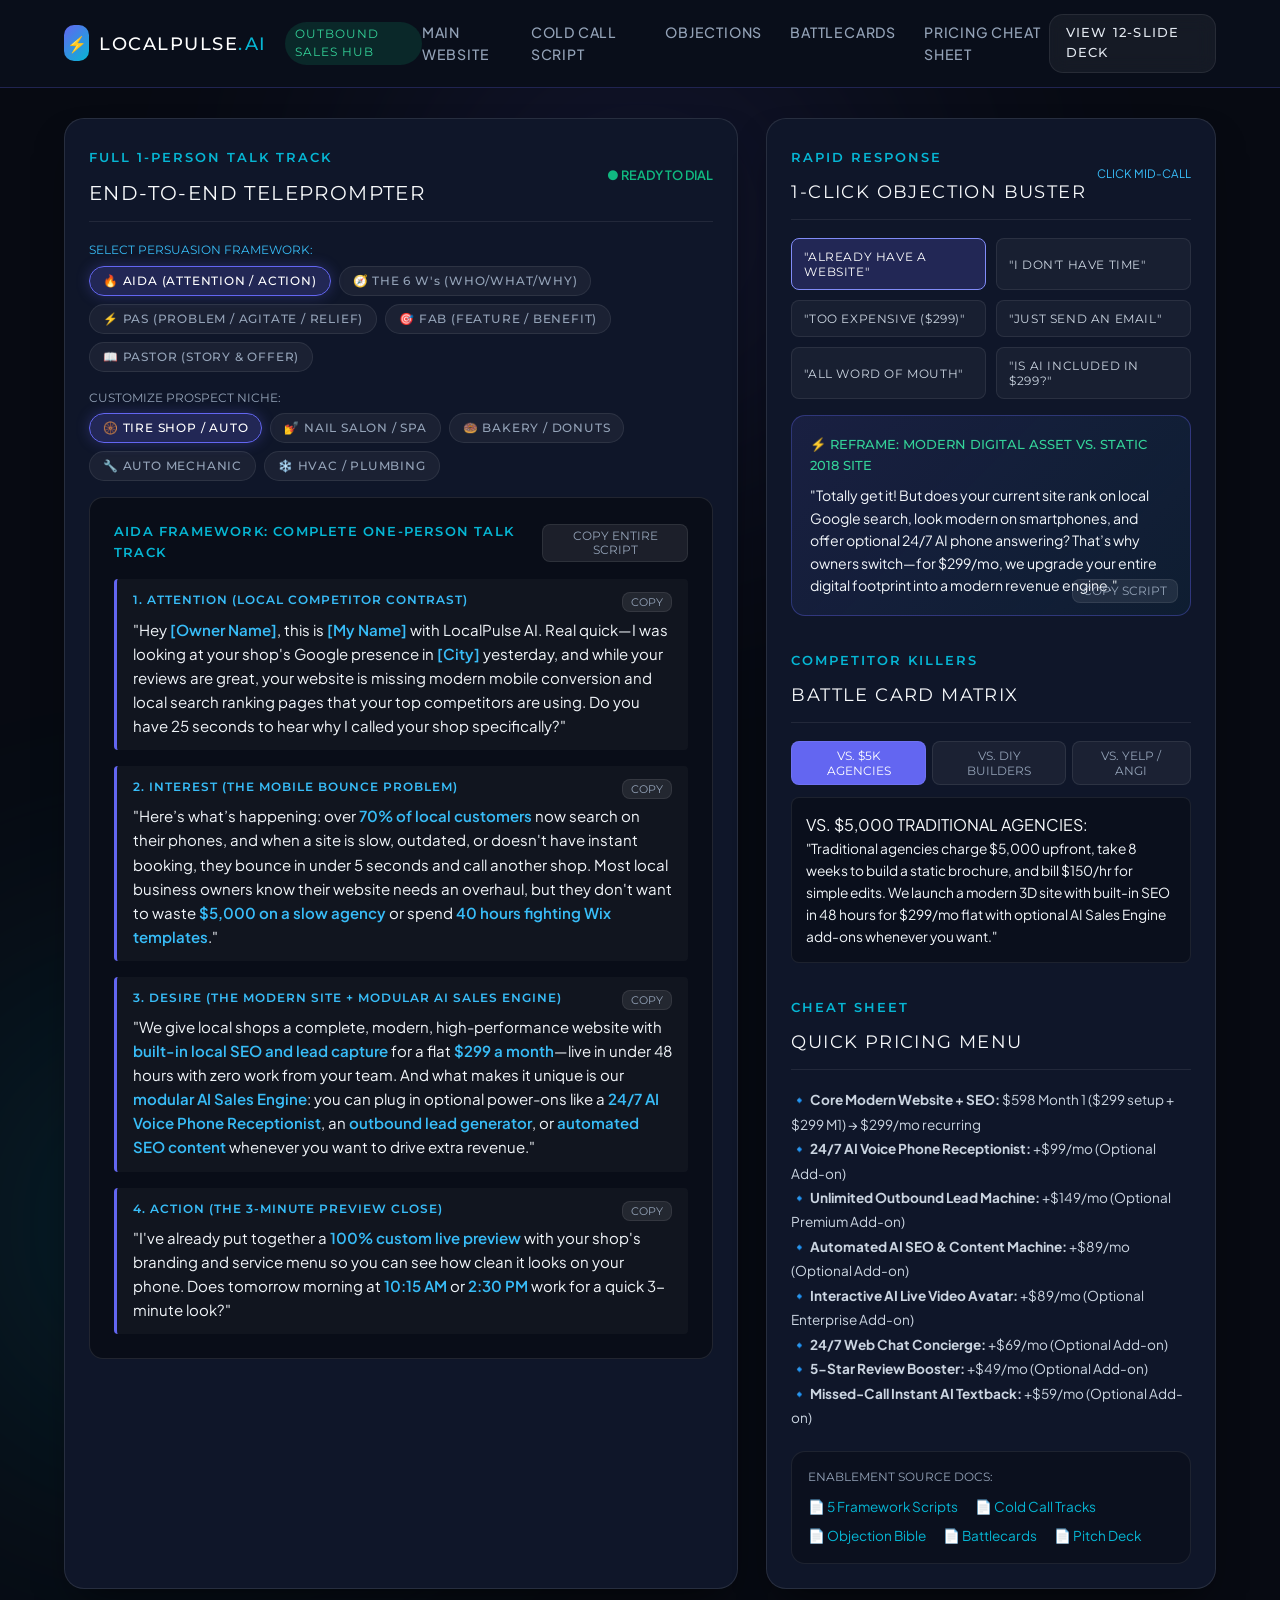
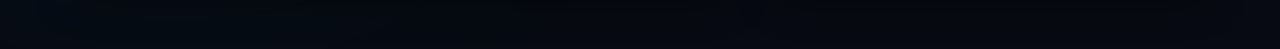
==== commit b841b091: "Refine offer positioning: modern website + local SEO as base  plan and modular AI sales engine as op" ====
--- a/sales-portal.html
+++ b/sales-portal.html
@@ -47,13 +47,13 @@
       padding-bottom: 14px;
       border-bottom: 1px solid rgba(255, 255, 255, 0.08);
     }
-    .framework-pills, .niche-pills, .pattern-pills {
+    .framework-pills, .niche-pills {
       display: flex;
       gap: 8px;
       flex-wrap: wrap;
       margin-bottom: 16px;
     }
-    .framework-btn, .niche-btn, .pattern-btn {
+    .framework-btn, .niche-btn {
       padding: 7px 13px;
       background: rgba(255, 255, 255, 0.05);
       border: 1px solid var(--border-color);
@@ -67,8 +67,7 @@
       transition: var(--transition-smooth);
     }
     .framework-btn.active, .framework-btn:hover,
-    .niche-btn.active, .niche-btn:hover,
-    .pattern-btn.active, .pattern-btn:hover {
+    .niche-btn.active, .niche-btn:hover {
       background: rgba(99, 102, 241, 0.22);
       border-color: var(--primary);
       color: #ffffff;
@@ -312,13 +311,13 @@
             <button class="obj-btn" data-obj="price">"TOO EXPENSIVE ($299)"</button>
             <button class="obj-btn" data-obj="email">"JUST SEND AN EMAIL"</button>
             <button class="obj-btn" data-obj="wom">"ALL WORD OF MOUTH"</button>
-            <button class="obj-btn" data-obj="trust">"DON'T TRUST AI"</button>
+            <button class="obj-btn" data-obj="included">"IS AI INCLUDED IN $299?"</button>
           </div>
 
           <div class="obj-display-box" id="obj-display">
-            <div class="obj-reframe" id="obj-reframe">⚡ REFRAME: PASSIVE BROCHURE VS. 24/7 REVENUE ENGINE</div>
+            <div class="obj-reframe" id="obj-reframe">⚡ REFRAME: MODERN DIGITAL ASSET VS. STATIC 2018 SITE</div>
             <p class="script-text" id="obj-script" style="font-size: 0.88rem;">
-              "Having a website is like having a sign on your door; having an AI website with a live video host and 24/7 voice phone agent is like having your best salesperson working the front desk around the clock. When someone visits your site at 9 PM on Sunday, does your site answer questions and book them in?"
+              "Totally get it! But does your current site rank on local Google search, look modern on smartphones, and offer optional 24/7 AI phone answering? That’s why owners switch—for $299/mo, we upgrade your entire digital footprint into a modern revenue engine."
             </p>
             <button class="copy-btn" style="position:absolute; bottom:12px; right:12px;" onclick="copyText('obj-script')">COPY SCRIPT</button>
           </div>
@@ -342,7 +341,7 @@
           <div class="script-step-box" id="battle-display" style="min-height: 120px; background: rgba(0,0,0,0.3); padding:14px; border-radius:8px; border:1px solid rgba(255,255,255,0.08);">
             <span class="step-tag" id="bat-tag">VS. $5,000 TRADITIONAL AGENCIES:</span>
             <p class="script-text" id="bat-text" style="font-size: 0.86rem;">
-              "Traditional agencies charge $5,000 upfront, take 8 weeks to build a static brochure, lock you into 12-month contracts, and bill $150/hr for simple edits. We launch in 48 hours for $299/mo flat with a talking video avatar and 24/7 voice receptionist included."
+              "Traditional agencies charge $5,000 upfront, take 8 weeks to build a static brochure, and bill $150/hr for simple edits. We launch a modern 3D site with built-in SEO in 48 hours for $299/mo flat with optional AI Sales Engine add-ons whenever you want."
             </p>
           </div>
         </div>
@@ -357,14 +356,14 @@
           </div>
 
           <div style="font-size: 0.85rem; color: #cbd5e1; line-height: 1.8;">
-            <div>🔹 <strong>Core AI Website:</strong> $598 Month 1 ($299 setup + $299 M1) → $299/mo recurring</div>
-            <div>🔹 <strong>Interactive AI Live Video Avatar:</strong> +$89/mo</div>
-            <div>🔹 <strong>24/7 AI Voice Phone Receptionist:</strong> +$99/mo</div>
-            <div>🔹 <strong>Unlimited Outbound Lead Machine:</strong> +$149/mo (Premium)</div>
-            <div>🔹 <strong>Automated AI SEO & Content Machine:</strong> +$89/mo</div>
-            <div>🔹 <strong>24/7 Web Chat Concierge:</strong> +$69/mo</div>
-            <div>🔹 <strong>5-Star Review Booster:</strong> +$49/mo</div>
-            <div>🔹 <strong>Missed-Call Instant AI Textback:</strong> +$59/mo</div>
+            <div>🔹 <strong>Core Modern Website + SEO:</strong> $598 Month 1 ($299 setup + $299 M1) → $299/mo recurring</div>
+            <div>🔹 <strong>24/7 AI Voice Phone Receptionist:</strong> +$99/mo (Optional Add-on)</div>
+            <div>🔹 <strong>Unlimited Outbound Lead Machine:</strong> +$149/mo (Optional Premium Add-on)</div>
+            <div>🔹 <strong>Automated AI SEO & Content Machine:</strong> +$89/mo (Optional Add-on)</div>
+            <div>🔹 <strong>Interactive AI Live Video Avatar:</strong> +$89/mo (Optional Enterprise Add-on)</div>
+            <div>🔹 <strong>24/7 Web Chat Concierge:</strong> +$69/mo (Optional Add-on)</div>
+            <div>🔹 <strong>5-Star Review Booster:</strong> +$49/mo (Optional Add-on)</div>
+            <div>🔹 <strong>Missed-Call Instant AI Textback:</strong> +$59/mo (Optional Add-on)</div>
           </div>
         </div>
 
@@ -390,20 +389,20 @@
         title: "AIDA FRAMEWORK: COMPLETE ONE-PERSON TALK TRACK",
         sections: [
           {
-            tag: "1. ATTENTION (THE AFTER-HOURS SPEED TEST)",
-            text: '"Hey <strong>[Owner Name]</strong>, this is <strong>[My Name]</strong> with LocalPulse AI. Real quick—I ran a 30-second speed test on your website and shop phone yesterday at 7:15 PM to see what happens when a customer needs an emergency quote after hours. Your phone went to voicemail, so I tested your competitor down the street, and they had instant online booking. Can I get just 25 seconds to show you what we found?"'
-          },
-          {
-            tag: "2. INTEREST (THE LEAKY BUCKET DATA)",
-            text: '"Here’s the reality: over <strong>40% of local customers</strong> search and call after 6 PM or on weekends when you\'re closed or busy on the floor. When they hit voicemail, <strong>90% hang up and call the next listing</strong>. Most local shops are leaking <strong>10 to 15 high-paying jobs every single month</strong> simply because nobody can answer the phone 24/7."'
-          },
-          {
-            tag: "3. DESIRE (THE AI SUPER-SKILL SOLUTION)",
-            text: '"That’s exactly what we fix. We build local businesses a turnkey AI website with a <strong>live talking video avatar</strong> that greets visitors face-to-face, plus a <strong>24/7 AI voice phone agent</strong> that answers your shop phone, quotes prices, and books appointments directly into your calendar. We build the entire system in <strong>under 48 hours</strong> for a flat <strong>$299 a month</strong> with zero long-term contracts and a 30-day money-back guarantee."'
+            tag: "1. ATTENTION (LOCAL COMPETITOR CONTRAST)",
+            text: '"Hey <strong>[Owner Name]</strong>, this is <strong>[My Name]</strong> with LocalPulse AI. Real quick—I was looking at your shop\'s Google presence in <strong>[City]</strong> yesterday, and while your reviews are great, your website is missing modern mobile conversion and local search ranking pages that your top competitors are using. Do you have 25 seconds to hear why I called your shop specifically?"'
+          },
+          {
+            tag: "2. INTEREST (THE MOBILE BOUNCE PROBLEM)",
+            text: '"Here’s what’s happening: over <strong>70% of local customers</strong> now search on their phones, and when a site is slow, outdated, or doesn\'t have instant booking, they bounce in under 5 seconds and call another shop. Most local business owners know their website needs an overhaul, but they don\'t want to waste <strong>$5,000 on a slow agency</strong> or spend <strong>40 hours fighting Wix templates</strong>."'
+          },
+          {
+            tag: "3. DESIRE (THE MODERN SITE + MODULAR AI SALES ENGINE)",
+            text: '"We give local shops a complete, modern, high-performance website with <strong>built-in local SEO and lead capture</strong> for a flat <strong>$299 a month</strong>—live in under 48 hours with zero work from your team. And what makes it unique is our <strong>modular AI Sales Engine</strong>: you can plug in optional power-ons like a <strong>24/7 AI Voice Phone Receptionist</strong>, an <strong>outbound lead generator</strong>, or <strong>automated SEO content</strong> whenever you want to drive extra revenue."'
           },
           {
             tag: "4. ACTION (THE 3-MINUTE PREVIEW CLOSE)",
-            text: '"Look <strong>[Owner Name]</strong>, I don\'t expect you to buy this over the phone right now. All I want to do is generate a <strong>100% custom live preview</strong> with your logo, your prices, and your talking AI video avatar so you can see it on your own phone. Does tomorrow morning at <strong>10:15 AM</strong> or <strong>2:30 PM</strong> work better for a quick 3-minute look?"'
+            text: '"I\'ve already put together a <strong>100% custom live preview</strong> with your shop\'s branding and service menu so you can see how clean it looks on your phone. Does tomorrow morning at <strong>10:15 AM</strong> or <strong>2:30 PM</strong> work for a quick 3-minute look?"'
           }
         ]
       },
@@ -411,20 +410,20 @@
         title: "THE 6 W's FRAMEWORK: DIRECT, CONCISE & LOGICAL",
         sections: [
           {
-            tag: "1. WHO & WHAT (THE IDENTITY & OFFER)",
-            text: '"Hey <strong>[Owner Name]</strong>, <strong>[My Name]</strong> here with LocalPulse AI. We specialize in building <strong>high-converting AI websites with live interactive video avatars and 24/7 voice phone receptionists</strong> specifically engineered for local service businesses."'
-          },
-          {
-            tag: "2. WHERE & WHEN (MARKET & 48-HOUR SPEED)",
-            text: '"We work right here in the <strong>[City / Metro Area]</strong> market with shops like yours, and we deliver completely customized, fully functioning websites live in <strong>under 48 hours</strong> with 100% done-for-you setup."'
-          },
-          {
-            tag: "3. WHY IT MATTERS (THE ACUTE CUSTOMER NEED)",
-            text: '"The reason I\'m reaching out to you today is that local customers searching for services want instant answers. When your shop is slammed or closed for the night, our AI assistant steps in to <strong>answer questions, quote prices, and book appointments 24/7</strong> so you never lose another paying customer to your competitors down the road."'
-          },
-          {
-            tag: "4. WHAT'S NEXT / CLOSE (60-SECOND MOBILE DEMO)",
-            text: '"It costs just <strong>$299 a month</strong> with no contracts. All I\'d like to do next is text you a <strong>private 60-second video demo</strong> showing your shop\'s actual name and talking AI avatar in action. What is the best cell number to text that over to?"'
+            tag: "1. WHO & WHAT (IDENTITY & CORE OFFER)",
+            text: '"Hey <strong>[Owner Name]</strong>, <strong>[My Name]</strong> here with LocalPulse AI. We deliver <strong>turnkey, ultra-modern websites with built-in local SEO</strong> engineered specifically for local service businesses."'
+          },
+          {
+            tag: "2. WHERE & WHEN (48-HOUR SETUP)",
+            text: '"We work directly with shops right here in <strong>[City / Metro Area]</strong>, and we deliver your completely customized, high-converting website live in <strong>under 48 hours</strong> with 100% done-for-you setup."'
+          },
+          {
+            tag: "3. WHY IT MATTERS & THE SALES ENGINE",
+            text: '"The reason I\'m reaching out is that traditional sites are just static brochures. We give you a modern web presence for <strong>$299 a month</strong>, and allow you to layer in an optional <strong>AI Sales Engine</strong>—like a 24/7 phone answering agent or continuous outbound lead lists—so your website actively captures paying jobs around the clock."'
+          },
+          {
+            tag: "4. WHAT'S NEXT / CLOSE (PREVIEW LINK)",
+            text: '"No contracts, month-to-month. All I\'d like to do next is text you a <strong>private preview link</strong> so you can see how your shop looks on mobile. What is the best cell number to send that over to?"'
           }
         ]
       },
@@ -432,20 +431,20 @@
         title: "PAS FRAMEWORK: PROBLEM ➔ AGITATE ➔ RELIEF",
         sections: [
           {
-            tag: "1. PROBLEM (THE CONSTANT PHONE INTERRUPTION)",
-            text: '"Hey <strong>[Owner Name]</strong>, <strong>[My Name]</strong> with LocalPulse. Quick question for you: how many times a day are you or your techs right in the middle of a job with customers, and the phone rings off the hook with people asking basic price questions you don\'t have time to answer?"'
-          },
-          {
-            tag: "2. AGITATE (THE SILENT REVENUE BLEED)",
-            text: '"It\'s frustrating because every minute you spend wiping your hands to answer a $30 question is a minute not making money. And even worse—when you can\'t pick up and it goes to voicemail, that customer doesn\'t leave a message. They immediately click the next shop on Google Maps. That’s easily <strong>$300 to $500 in lost revenue on a single missed call</strong>, adding up to <strong>thousands of dollars in lost profit every single month</strong> while your shop overhead stays exactly the same."'
-          },
-          {
-            tag: "3. RELIEF & SOLUTION (THE AUTOMATED SHIELD)",
-            text: '"We take that entire headache off your plate forever. We install an <strong>AI Growth Engine</strong> for your shop: a custom website with a <strong>live interactive video avatar</strong> that answers questions online, plus an <strong>ultra-natural 24/7 AI voice phone agent</strong> that answers your calls, quotes your exact prices, and books repair bays on autopilot. You never touch code, you never miss a call, and it\'s just <strong>$299 a month</strong> with zero long-term commitments."'
-          },
-          {
-            tag: "4. CLOSE (3-MINUTE COMPUTER / PHONE WALKTHROUGH)",
-            text: '"I\'ve already started assembling a custom preview for <strong>[Business Name]</strong>. Are you by a computer or your phone tomorrow around <strong>10:30 AM</strong> so I can show you how it works in under 3 minutes?"'
+            tag: "1. PROBLEM (OUTDATED MOBILE PRESENCE)",
+            text: '"Hey <strong>[Owner Name]</strong>, <strong>[My Name]</strong> with LocalPulse. Quick question: when was the last time you looked at your shop’s website on a smartphone alongside your top three local competitors?"'
+          },
+          {
+            tag: "2. AGITATE (LOST LEADS & $5K AGENCY TRAP)",
+            text: '"Most local owners haven\'t touched their site in years because agencies charge <strong>$5,000 upfront</strong> and take 2 months to do anything. But in the meantime, outdated design, slow load speeds, and missing local SEO pages are quietly costing you <strong>dozens of high-value customer calls every month</strong> because modern mobile users simply tap the shop that looks the most professional."'
+          },
+          {
+            tag: "3. RELIEF & SOLUTION (MODERN SITE + AI POWER-UPS)",
+            text: '"We eliminate that entire headache. We build you an <strong>ultra-modern, lightning-fast website with built-in local SEO and high-converting lead forms</strong> for just <strong>$299 a month</strong>, live in 48 hours with zero effort from you. Plus, you can upgrade it into a full <strong>AI Sales Engine</strong> with modular add-ons like a <strong>24/7 AI phone receptionist</strong> or <strong>automated local content machine</strong> whenever you\'re ready."'
+          },
+          {
+            tag: "4. CLOSE (3-MINUTE PHONE LOOK)",
+            text: '"I have your new shop preview ready to review. Do you have 3 minutes tomorrow around <strong>10:30 AM</strong> or <strong>2:00 PM</strong> to check it out on your phone?"'
           }
         ]
       },
@@ -454,23 +453,23 @@
         sections: [
           {
             tag: "1. DIRECT OPENER",
-            text: '"Hey <strong>[Owner Name]</strong>, <strong>[My Name]</strong> with LocalPulse AI. I’ll keep this super direct—we build automated AI growth systems for local businesses, and I wanted to share three quick capabilities that are generating dozens of new bookings for shops in our area."'
-          },
-          {
-            tag: "2. FEATURE 1: 24/7 AI PHONE AGENT",
-            text: '"First, our <strong>24/7 Inbound AI Voice Receptionist</strong> picks up calls in under 2 seconds and answers with natural human conversation. The <strong>advantage</strong> is that it knows your exact service list, prices, and operating hours, which <strong>benefits you</strong> because you never lose after-hours callers or have to stop what you\'re doing in the shop just to answer price-shoppers."'
-          },
-          {
-            tag: "3. FEATURE 2: LIVE VIDEO AVATAR",
-            text: '"Second, our <strong>Interactive Live Video Avatar</strong> greets every website visitor face-to-face on their phone. The <strong>advantage</strong> is that it explains your current promotions and guides visitors directly into your booking calendar, which <strong>benefits you</strong> by delivering a <strong>300% higher conversion rate</strong> than ordinary static brochure websites."'
-          },
-          {
-            tag: "4. FEATURE 3: OUTBOUND LEAD MACHINE",
-            text: '"Third, our <strong>Unlimited Outbound Lead Machine</strong> pulls verified local corporate contacts and fleet accounts by radius. The <strong>advantage</strong> is continuous outbound pipeline, which <strong>benefits you</strong> by bringing in steady, high-margin commercial contracts without paying for expensive ads."'
+            text: '"Hey <strong>[Owner Name]</strong>, <strong>[My Name]</strong> with LocalPulse AI. I’ll keep this super direct—we build high-performance websites and modular AI sales engines for local businesses, and I wanted to share three quick advantages our clients are seeing."'
+          },
+          {
+            tag: "2. FEATURE 1: MODERN 3D SITE + BUILT-IN SEO",
+            text: '"First, our <strong>Core Turnkey Website</strong> gives your shop an ultra-modern, high-speed web presence with <strong>built-in local SEO and schema markup</strong>. The <strong>advantage</strong> is that you instantly look superior to every local competitor on Google, which <strong>benefits you</strong> by converting more visitors into phone calls and scheduled visits without paying $5k upfront."'
+          },
+          {
+            tag: "3. FEATURE 2: OPTIONAL 24/7 AI PHONE RECEPTIONIST",
+            text: '"Second, you can optionally plug in our <strong>24/7 AI Voice Phone Receptionist</strong>. The <strong>advantage</strong> is that it answers inbound calls in natural voice 24/7 using your exact price sheet, which <strong>benefits you</strong> because you never miss high-value after-hours callers when the shop is closed."'
+          },
+          {
+            tag: "4. FEATURE 3: OPTIONAL LEAD & CONTENT MACHINE",
+            text: '"Third, you can add our <strong>Unlimited Local Lead Machine and Automated SEO Publisher</strong>. The <strong>advantage</strong> is continuous local B2B lead scraping and weekly Google updates, which <strong>benefits you</strong> with a steady flow of high-margin corporate and commercial accounts."'
           },
           {
             tag: "5. OFFER & CLOSE",
-            text: '"Everything is packaged into a turnkey website that launches in <strong>48 hours for $299 a month</strong>, backed by a <strong>30-day money-back guarantee</strong>. Can I get 3 minutes on your calendar tomorrow at <strong>11:00 AM</strong> or <strong>2:00 PM</strong> to show you the live preview?"'
+            text: '"The core website is just <strong>$299 a month</strong>, month-to-month, live in <strong>48 hours</strong>. Can I get 3 minutes on your calendar tomorrow at <strong>11:00 AM</strong> or <strong>2:00 PM</strong> to show you the live preview?"'
           }
         ]
       },
@@ -478,20 +477,20 @@
         title: "PASTOR FRAMEWORK: PROBLEM ➔ STORY ➔ TRANSFORMATION ➔ OFFER",
         sections: [
           {
-            tag: "1. PROBLEM & AMPLIFY ($30K-$50K YEARLY LOSS)",
-            text: '"Hey <strong>[Owner Name]</strong>, this is <strong>[My Name]</strong> with LocalPulse AI. I know you\'re busy running the shop today, but I\'m calling because most local business owners we speak with are dealing with the same silent profit killer: they work 12-hour days, but because their website is a static brochure and nobody is answering the phone at night, they are quietly <strong>losing $30,000 to $50,000 a year in customer revenue</strong> to big chains and aggressive local competitors."'
-          },
-          {
-            tag: "2. STORY & SOLUTION (REAL NEIGHBORHOOD SHOP CASE)",
-            text: '"Just last month, we partnered with a local auto shop that was struggling with this exact issue—their bays were full during the day, but their missed-call log was stacked with lost tire and brake jobs. We deployed our <strong>turnkey AI website with an interactive video avatar and 24/7 voice receptionist in under 48 hours</strong>."'
-          },
-          {
-            tag: "3. TRANSFORMATION & OFFER (24 EXTRA JOBS & $6,800 PROFIT)",
-            text: '"In their first 30 days, their AI phone assistant <strong>captured 24 after-hours appointments</strong> that would have normally bounced, generating over <strong>$6,800 in new gross profit</strong>. We provide this entire system—custom website, live video avatar, 24/7 phone receptionist, and automated SEO content—for a flat <strong>$299 a month</strong>, month-to-month, backed by our <strong>30-day \'More Leads Or It\'s Free\' guarantee</strong>."'
-          },
-          {
-            tag: "4. RESPONSE / CLOSE (3-MINUTE SCREEN SHARE)",
-            text: '"All I\'d love to do is spend 3 minutes with you on a screen share to show you how <strong>[Business Name]\'s</strong> customized AI preview looks and how natural the voice assistant sounds. Do you have a quick window tomorrow morning around <strong>9:45 AM</strong> or in the afternoon at <strong>3:15 PM</strong>?"'
+            tag: "1. PROBLEM & AMPLIFY (THE $5,000 AGENCY DILEMMA)",
+            text: '"Hey <strong>[Owner Name]</strong>, this is <strong>[My Name]</strong> with LocalPulse AI. I know you\'re busy running the shop today, but I\'m calling because most local business owners we speak with are stuck between two bad options: keep an outdated, embarrassing website that loses customers, or spend $5,000 on a web agency that takes 8 weeks and doesn\'t drive new business."'
+          },
+          {
+            tag: "2. STORY & SOLUTION (48-HOUR UPGRADE)",
+            text: '"Just last month, we worked with a local service shop in a neighboring town that had an old 2018 website that generated zero leads. In <strong>under 48 hours</strong>, we replaced it with a modern, high-speed website with built-in local SEO for <strong>$299 a month</strong>, and they added our <strong>24/7 AI voice phone agent</strong> as a modular add-on."'
+          },
+          {
+            tag: "3. TRANSFORMATION & OFFER ($5,400 IN NEW REVENUE)",
+            text: '"Within 30 days, their new site outranked their local competitors on Google Maps, and their AI phone assistant captured <strong>22 after-hours bookings</strong>, bringing in over <strong>$5,400 in new customer revenue</strong>. You get the complete modern website for <strong>$299 a month</strong>, with the option to customize your own AI Sales Engine with phone, lead, and content add-ons at will."'
+          },
+          {
+            tag: "4. RESPONSE / CLOSE (3-MINUTE LOOK)",
+            text: '"All I\'d love to do is spend 3 minutes with you on a screen share to show you how <strong>[Business Name]\'s</strong> customized preview looks. Do you have a quick window tomorrow morning around <strong>9:45 AM</strong> or in the afternoon at <strong>3:15 PM</strong>?"'
           }
         ]
       }
@@ -500,8 +499,8 @@
     // Objection Data
     const objections = {
       website: {
-        reframe: "⚡ REFRAME: PASSIVE BROCHURE VS. 24/7 REVENUE ENGINE",
-        script: "Having a website is like having a sign on your door; having an AI website with a live video host and 24/7 voice phone agent is like having your best salesperson working the front desk around the clock. When someone visits your site at 9 PM on Sunday, does your site answer questions and book them in?"
+        reframe: "⚡ REFRAME: MODERN DIGITAL ASSET VS. STATIC 2018 SITE",
+        script: "Totally understand! But does your current site rank on local Google search, look modern on smartphones, and offer optional 24/7 AI phone answering? That’s why owners switch—for $299/mo, we upgrade your entire digital footprint into a revenue engine."
       },
       time: {
         reframe: "⚡ REFRAME: ZERO TIME REQUIRED (100% DONE-FOR-YOU)",
@@ -509,19 +508,19 @@
       },
       price: {
         reframe: "⚡ REFRAME: 1 SAVED CUSTOMER PAYS FOR THE MONTH",
-        script: "At an average customer ticket size of $200–$400, capturing just one single customer a month that would have called your competitor pays for the entire system. Everything after that is pure profit."
+        script: "At an average customer ticket size of $200–$400, capturing just one single customer a month covers the entire base website. Everything after that is pure profit."
       },
       email: {
         reframe: "⚡ REFRAME: 30-SECOND MOBILE VIDEO INSTEAD OF SPAM",
-        script: "I would love to, but our clients tell us an email just looks like generic marketing fluff. I actually want to text a 30-second screen recording of your shop's actual name with a live talking AI video avatar. What is your cell number?"
+        script: "I would love to, but our clients tell us an email just looks like generic marketing fluff. I actually want to text a 30-second screen recording of your shop's new modern design right to your phone. What is your cell number?"
       },
       wom: {
         reframe: "⚡ REFRAME: WORD OF MOUTH PROSPECTS GOOGLE YOU FIRST",
-        script: "Word of mouth is fantastic! But when a friend recommends your shop, the very first thing that person does is Google your name on their phone. If your site looks dated or has no instant booking, 30% of those referrals go elsewhere."
-      },
-      trust: {
-        reframe: "⚡ REFRAME: STRICTLY GUARDRAILED & PRE-PROGRAMMED",
-        script: "We do not let AI make things up. It is strictly programmed on your exact price sheet, warranty policies, and hours. If someone asks an unusual question, it instantly texts your cell phone."
+        script: "Word of mouth is fantastic! But when a friend recommends your shop, the very first thing that person does is Google your name on their phone. If your site looks dated or has no mobile lead capture, 30% of those referrals go elsewhere."
+      },
+      included: {
+        reframe: "⚡ REFRAME: BASE SITE VS. MODULAR POWER-UPS",
+        script: "The $299/mo plan gives you the entire turnkey modern website, hosting, and local SEO. The 24/7 AI Phone Agent, Lead Machine, and Video Avatar are optional modular add-ons you can plug in anytime to create your custom AI Sales Engine!"
       }
     };
 
@@ -529,11 +528,11 @@
     const battlecards = {
       agency: {
         tag: "VS. $5,000 TRADITIONAL AGENCIES:",
-        text: "Traditional agencies charge $5,000 upfront, take 8 weeks to build a static brochure, lock you into 12-month contracts, and bill $150/hr for simple edits. We launch in 48 hours for $299/mo flat with a talking video avatar and 24/7 voice receptionist included."
+        text: "Traditional agencies charge $5,000 upfront, take 8 weeks to build a static brochure, lock you into 12-month contracts, and bill $150/hr for simple edits. We launch a modern site with built-in SEO in 48 hours for $299/mo flat with optional AI Sales Engine add-ons whenever you want."
       },
       diy: {
         tag: "VS. DIY BUILDERS (WIX / SQUARESPACE):",
-        text: "DIY builders steal 40+ hours of the owner's weekend, look amateur, and lack automated phone answering, live video avatars, and outbound lead generation. For $299/mo, we deliver an enterprise-grade automated machine."
+        text: "DIY builders steal 40+ hours of the owner's weekend, look amateur, and lack built-in local schema or plug-and-play AI phone answering. For $299/mo, we deliver an ultra-fast, professional digital storefront with zero tech effort."
       },
       yelp: {
         tag: "VS. YELP / THUMBTACK / ANGI:",
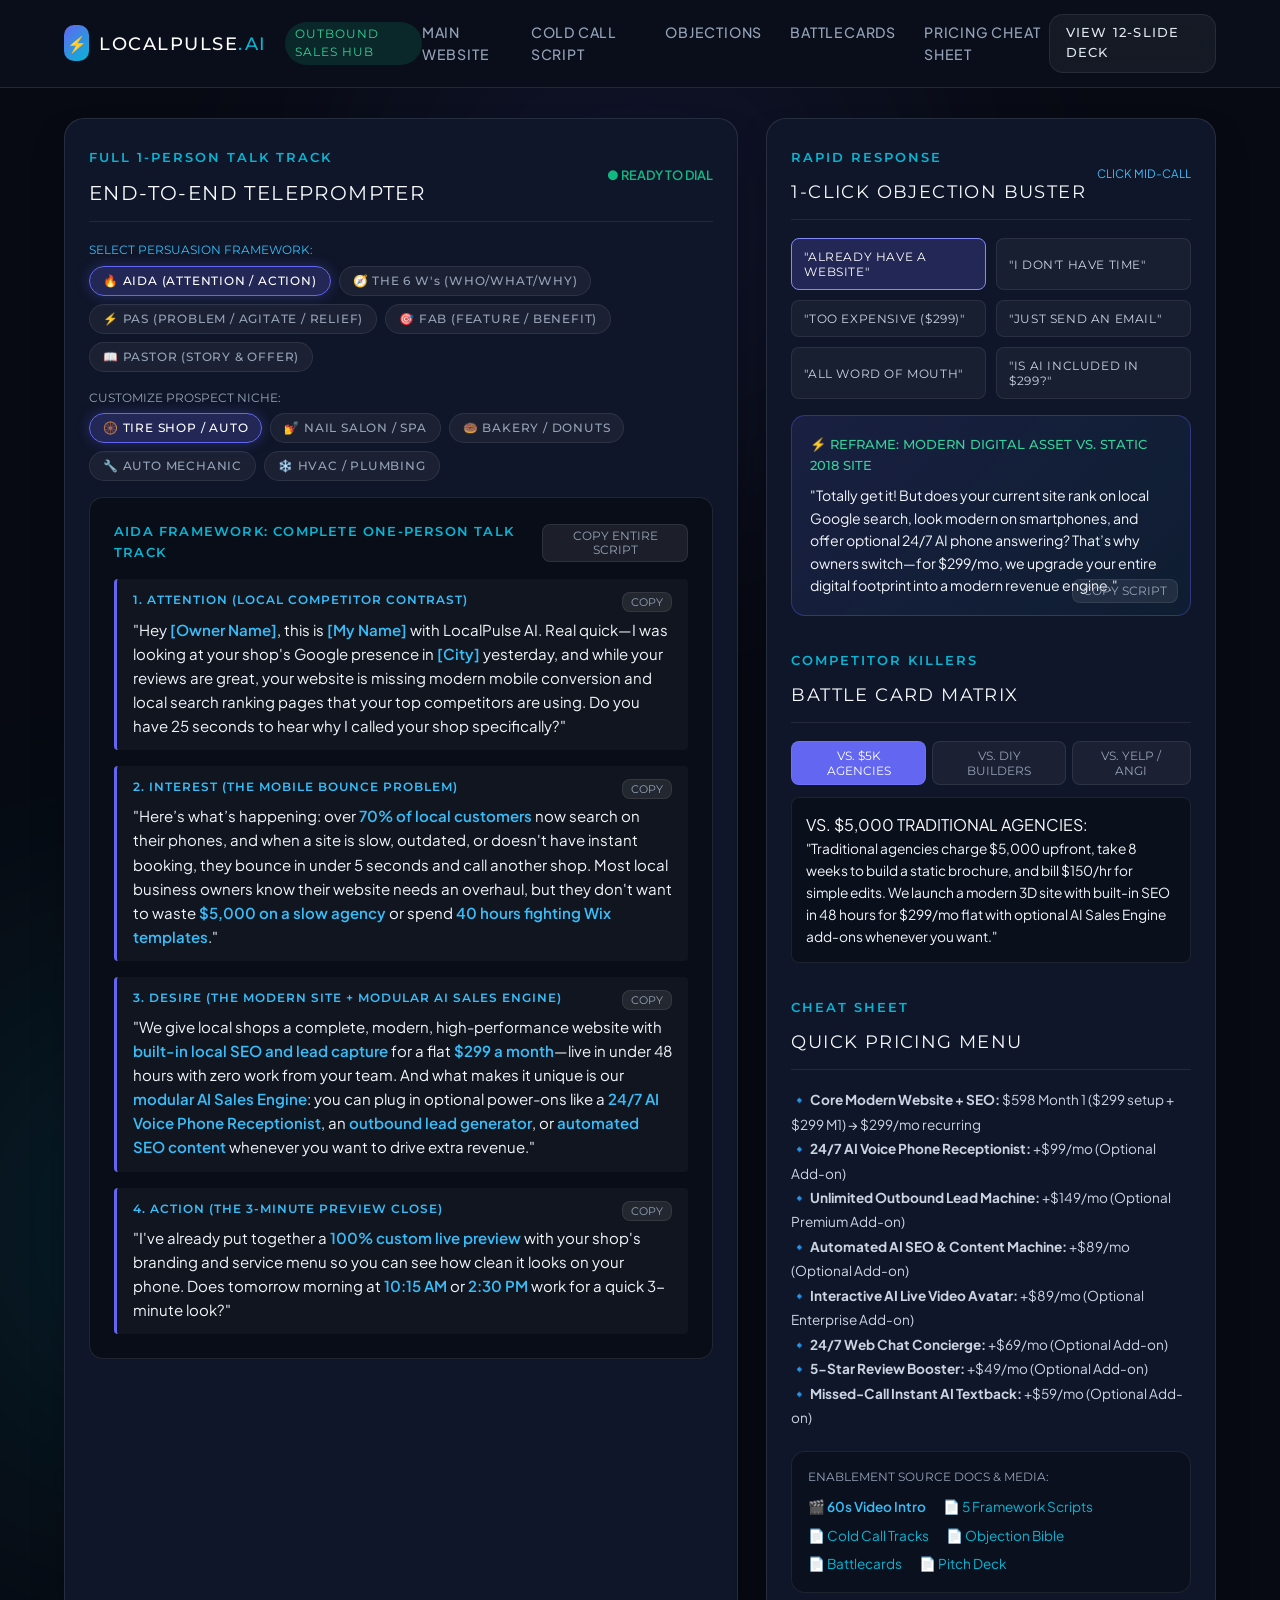
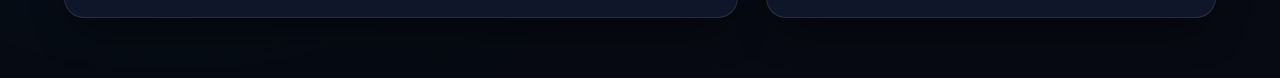
==== commit 63f2a48b: "Add Hyperframes 60s video intro engine, storyboard, interactive web player modal, and sales portal l" ====
--- a/sales-portal.html
+++ b/sales-portal.html
@@ -4,6 +4,8 @@
   <meta charset="UTF-8">
   <meta name="viewport" content="width=device-width, initial-scale=1.0">
   <title>LocalPulse AI — Outbound Sales Enablement Portal & Rep Teleprompter</title>
+  <link rel="icon" type="image/svg+xml" href="favicon.svg">
+  <link rel="apple-touch-icon" href="favicon.svg">
   <link rel="preconnect" href="https://fonts.googleapis.com">
   <link rel="preconnect" href="https://fonts.gstatic.com" crossorigin>
   <link href="https://fonts.googleapis.com/css2?family=Montserrat:wght@300;400;500;600;700&family=Plus+Jakarta+Sans:wght@300;400;500;600;700&display=swap" rel="stylesheet">
@@ -369,7 +371,8 @@
 
         <!-- Direct Document Links -->
         <div class="quick-links-box">
-          <span style="font-family: var(--font-headings); font-size: 0.72rem; color: var(--text-muted); display: block; margin-bottom: 4px;">ENABLEMENT SOURCE DOCS:</span>
+          <span style="font-family: var(--font-headings); font-size: 0.72rem; color: var(--text-muted); display: block; margin-bottom: 4px;">ENABLEMENT SOURCE DOCS & MEDIA:</span>
+          <a href="video/hyperframes-video.html" target="_blank" style="color:#38bdf8; font-weight:600;">🎬 60s Video Intro</a>
           <a href="sales-enablement/06-full-framework-cold-call-scripts.md" target="_blank">📄 5 Framework Scripts</a>
           <a href="sales-enablement/01-cold-call-script-and-talk-tracks.md" target="_blank">📄 Cold Call Tracks</a>
           <a href="sales-enablement/02-objection-handling-bible.md" target="_blank">📄 Objection Bible</a>
